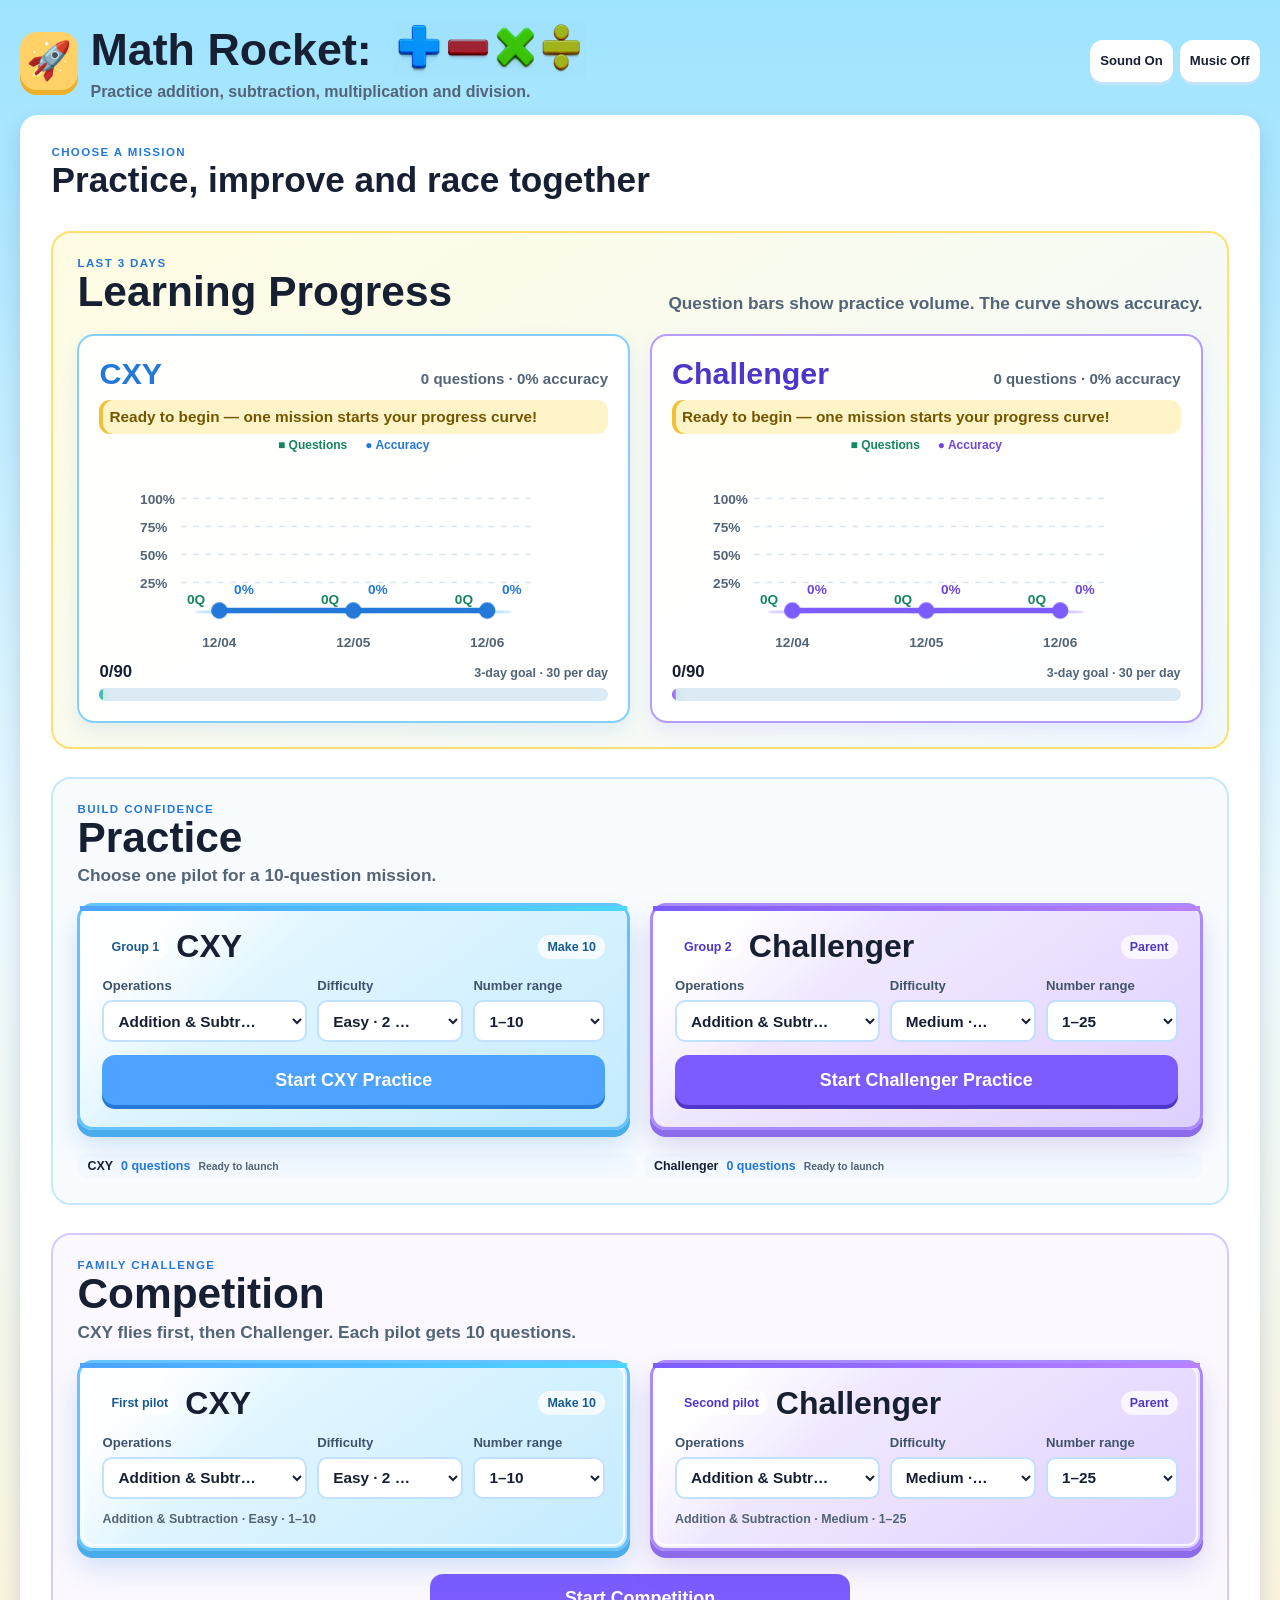
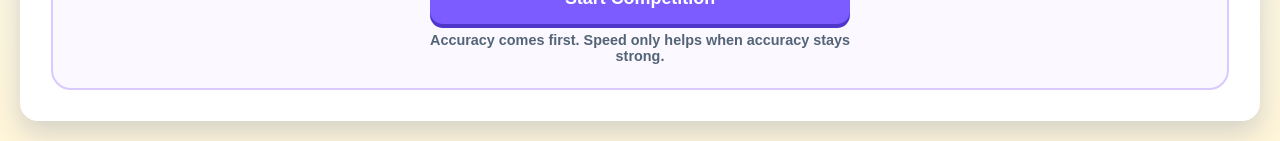
==== index.html @ 8ba4ffcf "Redesign practice screen navigation and layout" ====
<!DOCTYPE html>
<html lang="en">
<head>
  <meta charset="UTF-8">
  <meta name="viewport" content="width=device-width, initial-scale=1, viewport-fit=cover">
  <meta name="description" content="A cheerful offline math game for building confidence with make-ten and break-ten mental maths.">
  <meta name="theme-color" content="#4da3ff">
  <meta name="color-scheme" content="light">
  <meta name="apple-mobile-web-app-capable" content="yes">
  <meta name="apple-mobile-web-app-title" content="Math Rocket">
  <meta name="apple-mobile-web-app-status-bar-style" content="default">
  <meta name="mobile-web-app-capable" content="yes">
  <meta name="format-detection" content="telephone=no">

  <title>Math Rocket</title>
  <link rel="manifest" href="./manifest.json">
  <link rel="apple-touch-icon" href="./assets/icons/apple-touch-icon.png">
  <link rel="icon" type="image/png" sizes="32x32" href="./assets/icons/favicon.png">
  <link rel="stylesheet" href="./css/style.css">
  <link rel="stylesheet" href="./css/animations.css">
  <link rel="stylesheet" href="./css/responsive.css">
</head>
<body>
  <main class="game-shell" id="app">
    <header class="hero">
      <div class="rocket-badge" aria-hidden="true">🚀</div>
      <div class="hero-copy">
        <h1>
          <span>Math Rocket:</span>
          <img class="operator-title-image" src="./assets/images/math-operators.png" alt="plus, minus, multiply and divide">
        </h1>
        <p>Practice addition, subtraction, multiplication and division.</p>
      </div>
      <div class="hero-controls" aria-label="Sound controls">
        <button id="sound-toggle" class="icon-toggle" type="button" aria-pressed="true">Sound On</button>
        <button id="music-toggle" class="icon-toggle" type="button" aria-pressed="false">Music Off</button>
      </div>
    </header>

    <section id="start-screen" class="panel start-panel" aria-labelledby="start-title">
      <div class="setup-bar">
        <div class="page-intro">
          <p class="eyebrow">Choose a mission</p>
          <h2 id="start-title">Practice, improve and race together</h2>
        </div>
      </div>

      <section id="progress-dashboard" class="progress-dashboard" aria-labelledby="progress-dashboard-title">
        <div class="section-heading progress-heading">
          <div>
            <p class="eyebrow">Last 3 days</p>
            <h2 id="progress-dashboard-title">Learning Progress</h2>
          </div>
          <p>Question bars show practice volume. The curve shows accuracy.</p>
        </div>
        <div id="progress-cards" class="progress-cards" aria-live="polite"></div>
      </section>

      <section id="practice-setup" class="setup-section practice-section" aria-labelledby="practice-title">
        <div class="section-heading">
          <div>
            <p class="eyebrow">Build confidence</p>
            <h2 id="practice-title">Practice</h2>
          </div>
          <p>Choose one pilot for a 10-question mission.</p>
        </div>

        <div class="group-board">
          <article class="mission-group" aria-labelledby="cxy-title">
            <div class="group-heading">
              <span class="group-number">Group 1</span>
              <h3 id="cxy-title">CXY</h3>
              <span class="strategy-chip">Make 10</span>
            </div>
            <div class="mission-options">
              <label for="cxy-operations">
                <span>Operations</span>
                <select id="cxy-operations" data-config-context="practice" data-config-group="cxy" data-config-field="operationSet">
                  <option value="add-sub" selected>Addition &amp; Subtraction</option>
                  <option value="mul-div">Multiplication &amp; Division</option>
                  <option value="all">All Four Operations</option>
                </select>
              </label>
              <label for="cxy-difficulty">
                <span>Difficulty</span>
                <select id="cxy-difficulty" data-config-context="practice" data-config-group="cxy" data-config-field="difficulty">
                  <option value="easy" selected>Easy · 2 numbers</option>
                  <option value="medium">Medium · 3 numbers</option>
                  <option value="hard">Hard · 4 numbers</option>
                </select>
              </label>
              <label for="cxy-range">
                <span>Number range</span>
                <select id="cxy-range" data-config-context="practice" data-config-group="cxy" data-config-field="rangeMax">
                  <option value="10" selected>1–10</option>
                  <option value="15">1–15</option>
                  <option value="20">1–20</option>
                </select>
              </label>
            </div>
            <button class="start-practice-button" type="button" data-group="cxy">Start CXY Practice</button>
          </article>

          <article class="mission-group challenger-group" aria-labelledby="challenger-title">
            <div class="group-heading">
              <span class="group-number">Group 2</span>
              <h3 id="challenger-title">Challenger</h3>
              <span class="strategy-chip">Parent</span>
            </div>
            <div class="mission-options">
              <label for="challenger-operations">
                <span>Operations</span>
                <select id="challenger-operations" data-config-context="practice" data-config-group="challenger" data-config-field="operationSet">
                  <option value="add-sub" selected>Addition &amp; Subtraction</option>
                  <option value="mul-div">Multiplication &amp; Division</option>
                  <option value="all">All Four Operations</option>
                </select>
              </label>
              <label for="challenger-difficulty">
                <span>Difficulty</span>
                <select id="challenger-difficulty" data-config-context="practice" data-config-group="challenger" data-config-field="difficulty">
                  <option value="easy">Easy · 2 numbers</option>
                  <option value="medium" selected>Medium · 3 numbers</option>
                  <option value="hard">Hard · 4 numbers</option>
                </select>
              </label>
              <label for="challenger-range">
                <span>Number range</span>
                <select id="challenger-range" data-config-context="practice" data-config-group="challenger" data-config-field="rangeMax">
                  <option value="15">1–15</option>
                  <option value="25" selected>1–25</option>
                  <option value="30">1–30</option>
                </select>
              </label>
            </div>
            <button class="start-practice-button challenger-button" type="button" data-group="challenger">Start Challenger Practice</button>
          </article>
        </div>

        <div id="group-stats" class="group-stats" aria-live="polite"></div>
        <div id="focus-area" class="sr-only" aria-live="polite"></div>
      </section>

      <section id="competition-setup" class="setup-section competition-setup" aria-labelledby="competition-title">
        <div class="section-heading competition-heading">
          <div>
            <p class="eyebrow">Family challenge</p>
            <h2 id="competition-title">Competition</h2>
          </div>
          <p>CXY flies first, then Challenger. Each pilot gets 10 questions.</p>
        </div>

        <div class="group-board competition-board">
          <article class="mission-group competition-group" aria-labelledby="competition-cxy-title">
            <div class="group-heading">
              <span class="group-number">First pilot</span>
              <h3 id="competition-cxy-title">CXY</h3>
              <span class="strategy-chip">Make 10</span>
            </div>
            <div class="mission-options">
              <label for="competition-cxy-operations">
                <span>Operations</span>
                <select id="competition-cxy-operations" data-config-context="competition" data-config-group="cxy" data-config-field="operationSet">
                  <option value="add-sub" selected>Addition &amp; Subtraction</option>
                  <option value="mul-div">Multiplication &amp; Division</option>
                  <option value="all">All Four Operations</option>
                </select>
              </label>
              <label for="competition-cxy-difficulty">
                <span>Difficulty</span>
                <select id="competition-cxy-difficulty" data-config-context="competition" data-config-group="cxy" data-config-field="difficulty">
                  <option value="easy" selected>Easy · 2 numbers</option>
                  <option value="medium">Medium · 3 numbers</option>
                  <option value="hard">Hard · 4 numbers</option>
                </select>
              </label>
              <label for="competition-cxy-range">
                <span>Number range</span>
                <select id="competition-cxy-range" data-config-context="competition" data-config-group="cxy" data-config-field="rangeMax">
                  <option value="10" selected>1–10</option>
                  <option value="15">1–15</option>
                  <option value="20">1–20</option>
                </select>
              </label>
            </div>
            <p id="competition-cxy-summary" class="config-summary"></p>
          </article>

          <article class="mission-group challenger-group competition-group" aria-labelledby="competition-challenger-title">
            <div class="group-heading">
              <span class="group-number">Second pilot</span>
              <h3 id="competition-challenger-title">Challenger</h3>
              <span class="strategy-chip">Parent</span>
            </div>
            <div class="mission-options">
              <label for="competition-challenger-operations">
                <span>Operations</span>
                <select id="competition-challenger-operations" data-config-context="competition" data-config-group="challenger" data-config-field="operationSet">
                  <option value="add-sub" selected>Addition &amp; Subtraction</option>
                  <option value="mul-div">Multiplication &amp; Division</option>
                  <option value="all">All Four Operations</option>
                </select>
              </label>
              <label for="competition-challenger-difficulty">
                <span>Difficulty</span>
                <select id="competition-challenger-difficulty" data-config-context="competition" data-config-group="challenger" data-config-field="difficulty">
                  <option value="easy">Easy · 2 numbers</option>
                  <option value="medium" selected>Medium · 3 numbers</option>
                  <option value="hard">Hard · 4 numbers</option>
                </select>
              </label>
              <label for="competition-challenger-range">
                <span>Number range</span>
                <select id="competition-challenger-range" data-config-context="competition" data-config-group="challenger" data-config-field="rangeMax">
                  <option value="15">1–15</option>
                  <option value="25" selected>1–25</option>
                  <option value="30">1–30</option>
                </select>
              </label>
            </div>
            <p id="competition-challenger-summary" class="config-summary"></p>
          </article>
        </div>

        <div class="competition-actions">
          <button id="start-competition-button" class="competition-card" type="button">Start Competition</button>
          <p class="competition-tip">Accuracy comes first. Speed only helps when accuracy stays strong.</p>
        </div>
      </section>
    </section>

    <section id="game-screen" class="panel game-panel hidden" aria-labelledby="question-text">
      <div class="play-header">
        <nav class="play-navigation" aria-label="Practice navigation">
          <button id="go-back-button" class="play-nav-button" type="button" aria-label="Go back to mission choices">
            <span aria-hidden="true">←</span> Back
          </button>
          <button id="go-home-button" class="play-nav-button" type="button" aria-label="Go to Math Rocket homepage">
            <span aria-hidden="true">⌂</span> Home
          </button>
        </nav>

        <div class="play-hud" aria-label="Mission progress">
          <div class="pilot-chip">
            <span>Pilot</span>
            <strong id="mission-label">CXY</strong>
          </div>
          <div class="progress-cluster">
            <div class="progress-copy">
              <strong><span id="question-number">1</span>/<span id="question-total">10</span></strong>
              <span id="mission-config"></span>
            </div>
            <div class="progress-track" role="progressbar" aria-valuemin="0" aria-valuemax="10" aria-valuenow="1">
              <span id="question-progress"></span>
            </div>
          </div>
          <div class="star-score"><span>⭐</span><strong id="score">0</strong></div>
          <div class="streak-score"><span>Streak</span><strong id="streak">0</strong></div>
        </div>
      </div>

      <div id="competition-hud" class="competition-hud hidden" aria-live="polite">
        <span data-live-player="cxy">CXY <strong id="live-cxy-stars">0</strong>⭐</span>
        <b>VS</b>
        <span data-live-player="challenger">Challenger <strong id="live-challenger-stars">0</strong>⭐</span>
      </div>
      <span id="timer" class="sr-only">0</span>

      <div class="play-stage">
        <div class="rocket-area" aria-hidden="true">
          <div class="cloud cloud-one"></div>
          <div class="cloud cloud-two"></div>
          <div class="sky-mark star-one">★</div>
          <div class="sky-mark star-two">★</div>
          <div id="rocket" class="rocket-wrap">
            <svg class="rocket-svg" viewBox="0 0 120 180" role="img" aria-label="Rocket">
              <g class="rocket-glow"><ellipse cx="60" cy="92" rx="34" ry="66"></ellipse></g>
              <g class="rocket-body">
                <path class="fin left-fin" d="M39 116 L15 152 L45 142 Z"></path>
                <path class="fin right-fin" d="M81 116 L105 152 L75 142 Z"></path>
                <path class="body-shell" d="M60 8 C30 33 25 85 39 129 C44 145 76 145 81 129 C95 85 90 33 60 8 Z"></path>
                <circle class="window-ring" cx="60" cy="66" r="18"></circle>
                <circle class="window-glass" cx="60" cy="66" r="11"></circle>
                <path class="smile" d="M51 99 Q60 108 69 99"></path>
                <path class="oops-mouth" d="M53 104 Q60 96 67 104"></path>
              </g>
              <g class="flame">
                <path class="flame-outer" d="M43 139 C45 162 58 174 60 178 C62 174 75 162 77 139 Z"></path>
                <path class="flame-inner" d="M53 140 C54 156 60 165 60 168 C60 165 66 156 67 140 Z"></path>
              </g>
              <g class="smoke-trail">
                <circle cx="42" cy="160" r="9"></circle>
                <circle cx="60" cy="166" r="12"></circle>
                <circle cx="78" cy="160" r="8"></circle>
              </g>
              <g class="sparkles">
                <circle cx="23" cy="70" r="3"></circle>
                <circle cx="98" cy="92" r="3"></circle>
              </g>
            </svg>
            <span class="oops-bubble">Try again!</span>
          </div>
          <div class="moon"></div>
          <div class="fireworks"><span></span><span></span><span></span></div>
        </div>

        <div class="question-zone">
          <h2 id="question-text" class="question"></h2>
          <div id="answer-buttons" class="answer-grid" aria-label="Answer choices"></div>
        </div>
      </div>

      <div class="support-row">
        <button id="hint-button" class="secondary-button" type="button">💡 Hint</button>
        <div class="feedback-zone">
          <p id="hint-text" class="hint" aria-live="polite"></p>
          <p id="message" class="message" aria-live="assertive"></p>
        </div>
      </div>
    </section>

    <section id="result-screen" class="panel result-panel hidden" aria-labelledby="result-title">
      <div class="result-heading">
        <div id="result-celebration-icon" class="result-celebration-icon" aria-hidden="true">⭐</div>
        <div>
          <p class="eyebrow">Mission report</p>
          <h2 id="result-title">Mission complete! ⭐</h2>
          <p id="result-message" class="result-message" aria-live="polite"></p>
        </div>
      </div>

      <div class="result-stats">
        <div class="result-star"><span>Mission stars</span><strong id="final-score">0</strong></div>
        <div><span>Correct</span><strong id="final-correct">0/10</strong></div>
        <div><span>Accuracy</span><strong id="final-rate">0%</strong></div>
        <div><span>Average</span><strong><span id="final-average">0</span>s</strong></div>
      </div>
      <span class="sr-only">Total time <span id="final-time">0</span> seconds</span>

      <div id="reward-breakdown" class="reward-breakdown" aria-label="Star rewards"></div>
      <div id="comparison-message" class="comparison-message" aria-live="polite"></div>
      <div id="competition-result" class="competition-result hidden"></div>

      <section id="review-section" class="review-section" aria-labelledby="review-title">
        <div>
          <h3 id="review-title">Mistake review</h3>
          <p id="review-summary">Your tricky questions are ready to practise one at a time.</p>
        </div>
        <div id="wrong-review" class="sr-only"></div>
        <div id="retry-actions" class="retry-actions"></div>
      </section>

      <div class="result-actions">
        <button id="competition-next-button" class="hidden" type="button">Start Challenger turn</button>
        <button id="play-again-button" type="button">Back to missions</button>
        <button id="result-home-button" class="result-home-button" type="button">⌂ Homepage</button>
      </div>
    </section>
  </main>

  <script src="./js/utils.js"></script>
  <script src="./js/storage.js"></script>
  <script src="./js/questions.js"></script>
  <script src="./js/audio.js"></script>
  <script src="./js/animation.js"></script>
  <script src="./js/ui.js"></script>
  <script src="./js/game.js"></script>
  <script src="./js/app.js"></script>
</body>
</html>
---- css/style.css ----
:root {
  --blue: #4da3ff;
  --blue-dark: #2478d8;
  --purple: #7c5cff;
  --purple-dark: #4d36c9;
  --green: #1f9d55;
  --red: #d95c5c;
  --yellow: #ffd166;
  --ink: #172033;
  --muted: #536477;
  --panel: #ffffff;
  --space: #163a73;
  --touch: 48px;
  --gap: clamp(8px, 1.5vh, 14px);
}

* {
  box-sizing: border-box;
  -webkit-tap-highlight-color: transparent;
}

html,
body {
  width: 100%;
  height: 100%;
  margin: 0;
  overflow: hidden;
  touch-action: manipulation;
}

body {
  color: var(--ink);
  font-family: "Trebuchet MS", Arial, sans-serif;
  background:
    radial-gradient(circle at 16% 12%, #fff6a5 0 50px, transparent 51px),
    radial-gradient(circle at 86% 15%, rgba(255, 255, 255, 0.68) 0 38px, transparent 39px),
    linear-gradient(180deg, #9ee3ff 0%, #eefbff 52%, #fff5d9 100%);
  overscroll-behavior: none;
  -webkit-user-select: none;
  user-select: none;
}

button,
select {
  font: inherit;
}

button {
  min-height: var(--touch);
  padding: 9px 14px;
  border: 0;
  border-radius: 13px;
  color: #ffffff;
  background: var(--blue);
  box-shadow: 0 4px 0 var(--blue-dark);
  cursor: pointer;
  font-weight: 900;
  touch-action: manipulation;
  transition: transform 150ms ease, box-shadow 150ms ease;
}

button:hover,
button:focus-visible {
  transform: translateY(-1px);
  outline: 3px solid rgba(255, 209, 102, 0.88);
  outline-offset: 2px;
}

button:active {
  transform: translateY(2px);
  box-shadow: 0 2px 0 var(--blue-dark);
}

button:disabled {
  cursor: default;
  opacity: 0.94;
}

.hidden,
[hidden] {
  display: none !important;
}

.sr-only {
  position: absolute !important;
  width: 1px !important;
  height: 1px !important;
  padding: 0 !important;
  margin: -1px !important;
  overflow: hidden !important;
  clip: rect(0, 0, 0, 0) !important;
  white-space: nowrap !important;
  border: 0 !important;
}

.game-shell {
  display: grid;
  grid-template-rows: auto minmax(0, 1fr);
  gap: var(--gap);
  width: min(1080px, 100%);
  height: 100dvh;
  margin: 0 auto;
  padding:
    max(8px, env(safe-area-inset-top))
    max(10px, env(safe-area-inset-right))
    max(8px, env(safe-area-inset-bottom))
    max(10px, env(safe-area-inset-left));
}

.hero {
  display: grid;
  grid-template-columns: auto minmax(0, 1fr) auto;
  align-items: center;
  gap: 12px;
  min-height: 60px;
}

.rocket-badge {
  display: grid;
  width: 58px;
  height: 58px;
  place-items: center;
  border-radius: 17px;
  background: var(--yellow);
  box-shadow: 0 5px 0 #edae28;
  font-size: 2.3rem;
}

.hero-copy {
  min-width: 0;
}

.hero h1,
.hero p {
  margin: 0;
}

.hero h1 {
  font-size: clamp(1.65rem, 4vw, 2.8rem);
  line-height: 1;
}

.hero p {
  margin-top: 5px;
  color: var(--muted);
  font-size: clamp(0.8rem, 1.5vw, 1rem);
  font-weight: 800;
}

.hero-controls {
  display: flex;
  gap: 7px;
}

.icon-toggle,
.text-button {
  min-height: 42px;
  padding: 7px 10px;
  color: var(--ink);
  background: #ffffff;
  box-shadow: 0 3px 0 #c5e4fb;
  font-size: 0.82rem;
}

body.is-playing .hero,
body.is-result .hero {
  display: none;
}

body.is-playing .game-shell,
body.is-result .game-shell {
  grid-template-rows: minmax(0, 1fr);
}

.panel {
  width: 100%;
  height: 100%;
  min-height: 0;
  padding: clamp(10px, 2vw, 18px);
  overflow: hidden;
  border: 3px solid rgba(255, 255, 255, 0.9);
  border-radius: 18px;
  background: var(--panel);
  box-shadow: 0 12px 26px rgba(22, 58, 115, 0.18);
}

.start-panel {
  display: flex;
  flex-direction: column;
  gap: var(--gap);
}

.setup-bar {
  display: grid;
  grid-template-columns: minmax(220px, 1fr) auto auto;
  align-items: center;
  gap: 9px;
}

.mode-tabs,
.mobile-group-tabs {
  display: flex;
  gap: 5px;
  padding: 4px;
  border-radius: 14px;
  background: #eaf5ff;
}

.mode-tab,
.group-tab {
  flex: 1;
  min-height: 42px;
  color: var(--muted);
  background: transparent;
  box-shadow: none;
  font-size: 0.92rem;
}

.mode-tab.active,
.group-tab.active {
  color: #ffffff;
  background: var(--blue);
  box-shadow: 0 3px 0 var(--blue-dark);
}

.star-bank {
  margin: 0;
  padding: 8px 12px;
  border-radius: 999px;
  color: #765900;
  background: #fff4c8;
  font-weight: 900;
  white-space: nowrap;
}

.setup-view {
  display: none;
  flex: 1;
  min-height: 0;
}

.setup-view.active {
  display: flex;
  flex-direction: column;
  gap: var(--gap);
}

.mobile-group-tabs {
  display: none;
}

.group-board {
  display: grid;
  flex: 1;
  grid-template-columns: repeat(2, minmax(0, 1fr));
  align-items: stretch;
  gap: clamp(10px, 2vw, 16px);
  min-height: 0;
}

.mission-group {
  position: relative;
  display: grid;
  grid-template-rows: auto minmax(0, 1fr) auto;
  gap: 10px;
  min-height: 0;
  padding: clamp(10px, 1.8vw, 16px);
  overflow: hidden;
  border: 2px solid #65c3ff;
  border-radius: 16px;
  background: linear-gradient(145deg, #eaf9ff 0%, #c9edff 100%);
}

.mission-group::before {
  position: absolute;
  top: 0;
  right: 0;
  left: 0;
  height: 5px;
  background: linear-gradient(90deg, var(--blue), #4ed6ff);
  content: "";
}

.challenger-group {
  border-color: #a98aff;
  background: linear-gradient(145deg, #f7efff 0%, #dfd0ff 100%);
}

.challenger-group::before {
  background: linear-gradient(90deg, var(--purple), #ba82ff);
}

.group-heading {
  display: grid;
  grid-template-columns: auto 1fr auto;
  align-items: center;
  gap: 8px;
  min-height: 36px;
}

.group-heading h3 {
  margin: 0;
  font-size: clamp(1.25rem, 2.4vw, 1.6rem);
}

.group-number,
.strategy-chip {
  padding: 4px 8px;
  border-radius: 999px;
  color: #185a92;
  background: rgba(255, 255, 255, 0.76);
  font-size: 0.72rem;
  font-weight: 900;
  white-space: nowrap;
}

.challenger-group .group-number,
.challenger-group .strategy-chip {
  color: var(--purple-dark);
}

.mission-options {
  display: grid;
  grid-template-rows: repeat(3, minmax(58px, 1fr));
  gap: 8px;
  min-height: 0;
}

.mission-options label {
  display: grid;
  grid-template-rows: auto minmax(38px, 1fr);
  gap: 3px;
  min-height: 0;
  color: var(--muted);
  font-size: 0.76rem;
  font-weight: 900;
}

.mission-options select {
  width: 100%;
  min-height: 40px;
  padding: 6px 32px 6px 9px;
  border: 2px solid rgba(77, 163, 255, 0.34);
  border-radius: 10px;
  color: var(--ink);
  background: #ffffff;
  font-size: clamp(0.78rem, 1.35vw, 0.94rem);
  font-weight: 800;
}

.mission-options select:focus-visible {
  border-color: var(--blue);
  outline: 3px solid rgba(255, 209, 102, 0.75);
}

.start-practice-button,
.competition-card {
  width: 100%;
  min-height: 46px;
}

.challenger-button,
.competition-card,
#competition-next-button {
  background: var(--purple);
  box-shadow: 0 4px 0 var(--purple-dark);
}

.group-stats {
  display: grid;
  grid-template-columns: repeat(2, minmax(0, 1fr));
  gap: 8px;
}

.group-stat-card {
  display: flex;
  align-items: center;
  gap: 8px;
  min-width: 0;
  padding: 6px 10px;
  border-radius: 11px;
  background: #f3f9ff;
  font-size: 0.78rem;
  font-weight: 800;
}

.group-stat-card strong {
  color: var(--blue-dark);
  white-space: nowrap;
}

.group-stat-card small {
  overflow: hidden;
  color: var(--muted);
  text-overflow: ellipsis;
  white-space: nowrap;
}

.competition-setup {
  justify-content: center;
  align-items: center;
  text-align: center;
}

.versus-title {
  display: flex;
  align-items: center;
  gap: 14px;
}

.versus-title > span {
  font-size: clamp(2.6rem, 7vh, 4.5rem);
}

.versus-title h2,
.versus-title p,
.eyebrow {
  margin: 0;
}

.versus-title h2 {
  font-size: clamp(1.7rem, 4vw, 2.5rem);
}

.versus-title p:last-child,
.competition-tip {
  color: var(--muted);
  font-size: 0.9rem;
  font-weight: 800;
}

.eyebrow {
  color: var(--blue-dark);
  font-size: 0.72rem;
  font-weight: 900;
  letter-spacing: 0.12em;
  text-transform: uppercase;
}

.competition-configs {
  display: grid;
  grid-template-columns: minmax(0, 1fr) auto minmax(0, 1fr);
  align-items: center;
  gap: 10px;
  width: min(760px, 100%);
}

.competition-player {
  display: grid;
  gap: 5px;
  padding: clamp(12px, 2.2vw, 20px);
  border: 2px solid #87ceff;
  border-radius: 15px;
  background: #eaf9ff;
}

.challenger-player {
  border-color: #b49cff;
  background: #f3edff;
}

.competition-player strong {
  font-size: 1.35rem;
}

.competition-player span {
  color: var(--muted);
  font-size: 0.86rem;
  font-weight: 800;
}

.versus-badge {
  display: grid;
  width: 48px;
  height: 48px;
  place-items: center;
  border-radius: 50%;
  color: #ffffff;
  background: var(--purple);
  font-weight: 900;
}

.competition-card {
  width: min(360px, 100%);
  min-height: 58px;
  font-size: 1.16rem;
}

.competition-tip {
  margin: 0;
}

/* Playing */
.game-panel {
  display: grid;
  grid-template-rows: auto auto minmax(0, 1fr) auto;
  gap: var(--gap);
}

.play-hud {
  display: grid;
  grid-template-columns: minmax(120px, 1.25fr) minmax(170px, 2fr) minmax(82px, 0.75fr) minmax(70px, 0.65fr);
  gap: 8px;
}

.pilot-chip,
.progress-cluster,
.star-score,
.streak-score {
  min-width: 0;
  padding: 8px 10px;
  border-radius: 12px;
  background: #edf7ff;
}

.pilot-chip span,
.streak-score span,
.progress-copy span {
  display: block;
  overflow: hidden;
  color: var(--muted);
  font-size: 0.7rem;
  font-weight: 900;
  text-overflow: ellipsis;
  white-space: nowrap;
}

.pilot-chip strong,
.streak-score strong {
  display: block;
  overflow: hidden;
  margin-top: 2px;
  font-size: clamp(0.9rem, 2vw, 1.15rem);
  text-overflow: ellipsis;
  white-space: nowrap;
}

.progress-cluster {
  display: grid;
  align-content: center;
  gap: 5px;
}

.progress-copy {
  display: flex;
  align-items: center;
  gap: 8px;
}

.progress-copy strong {
  font-size: 1.15rem;
}

.progress-copy span {
  flex: 1;
  text-align: right;
}

.progress-track {
  height: 9px;
  overflow: hidden;
  border-radius: 999px;
  background: #cfe7fb;
}

.progress-track span {
  display: block;
  width: 10%;
  height: 100%;
  border-radius: inherit;
  background: linear-gradient(90deg, var(--blue), #55d9ff);
  transition: width 240ms ease;
}

.star-score {
  display: flex;
  align-items: center;
  justify-content: center;
  gap: 5px;
  color: #795900;
  background: #fff2b9;
}

.star-score span {
  font-size: 1.35rem;
}

.star-score strong {
  font-size: clamp(1.4rem, 3vw, 2rem);
}

.streak-score {
  text-align: center;
}

.competition-hud {
  display: grid;
  grid-template-columns: 1fr auto 1fr;
  align-items: center;
  gap: 8px;
  padding: 5px 10px;
  border-radius: 11px;
  color: #4f397f;
  background: #f1ecff;
  font-size: 0.83rem;
  font-weight: 900;
  text-align: center;
}

.competition-hud .active {
  color: #ffffff;
  border-radius: 999px;
  background: var(--purple);
}

.play-stage {
  display: grid;
  grid-template-columns: minmax(145px, 0.65fr) minmax(0, 2.35fr);
  gap: var(--gap);
  min-height: 0;
}

.rocket-area {
  position: relative;
  min-height: 0;
  overflow: hidden;
  border-radius: 15px;
  background:
    radial-gradient(circle at 75% 20%, rgba(255, 255, 255, 0.2) 0 32px, transparent 33px),
    linear-gradient(180deg, var(--space), #367bd7 70%, #80d7ff);
  contain: layout paint;
}

#rocket {
  position: absolute;
  z-index: 4;
  bottom: 8%;
  left: 50%;
  width: clamp(68px, 10vw, 108px);
  aspect-ratio: 2 / 3;
  transform: translate3d(-50%, 0, 0);
  transform-origin: 50% 72%;
  will-change: bottom, transform;
}

.rocket-svg {
  display: block;
  width: 100%;
  filter: drop-shadow(0 8px 12px rgba(0, 0, 0, 0.22));
}

.rocket-glow ellipse { fill: rgba(255, 209, 102, 0.2); opacity: 0; }
.body-shell { fill: #ffffff; stroke: #d8ebff; stroke-width: 3; }
.fin { fill: #ff6b6b; stroke: #d64545; stroke-width: 2; }
.window-ring { fill: #2667ff; }
.window-glass { fill: #bdefff; }
.smile,
.oops-mouth { fill: none; stroke: #172033; stroke-linecap: round; stroke-width: 4; }
.oops-mouth { opacity: 0; }
.flame,
.smoke-trail,
.sparkles,
.oops-bubble,
.fireworks { opacity: 0; pointer-events: none; }
.flame-outer { fill: #ff9f1c; }
.flame-inner { fill: #fff4cf; }
.smoke-trail circle { fill: rgba(255, 255, 255, 0.78); }
.sparkles circle { fill: #fff4cf; }

.oops-bubble {
  position: absolute;
  top: 12px;
  right: -22px;
  padding: 5px 7px;
  border-radius: 999px;
  color: #9b2929;
  background: #ffffff;
  font-size: 0.72rem;
  font-weight: 900;
}

.moon {
  position: absolute;
  top: 14px;
  right: 16px;
  width: clamp(30px, 5vw, 48px);
  aspect-ratio: 1;
  border-radius: 50%;
  background: #fff6c8;
  box-shadow: 0 0 20px rgba(255, 246, 200, 0.62);
}

.cloud {
  position: absolute;
  z-index: 1;
  width: 82px;
  height: 26px;
  border-radius: 999px;
  background: rgba(255, 255, 255, 0.68);
}

.cloud-one { top: 25%; left: 5%; }
.cloud-two { right: 6%; bottom: 14%; transform: scale(0.72); }
.sky-mark { position: absolute; color: var(--yellow); font-size: 1.2rem; }
.star-one { top: 18px; left: 18%; }
.star-two { top: 58px; right: 17%; }

.question-zone {
  display: grid;
  grid-template-rows: minmax(58px, 0.7fr) minmax(0, 2fr);
  gap: var(--gap);
  min-height: 0;
}

.question {
  display: grid;
  place-items: center;
  min-height: 0;
  margin: 0;
  padding: 4px;
  overflow-wrap: anywhere;
  font-size: clamp(2rem, 6vw, 4rem);
  line-height: 1.05;
  text-align: center;
}

.answer-grid {
  display: grid;
  grid-template-columns: repeat(2, minmax(0, 1fr));
  grid-template-rows: repeat(2, minmax(50px, 1fr));
  gap: clamp(7px, 1.5vw, 12px);
  min-height: 0;
}

.answer-button {
  position: relative;
  min-height: 50px;
  padding: 7px;
  font-size: clamp(1.55rem, 4vw, 2.7rem);
}

.answer-button strong { font: inherit; }

.answer-shortcut {
  position: absolute;
  top: 6px;
  left: 7px;
  display: grid;
  width: 21px;
  height: 21px;
  place-items: center;
  border-radius: 50%;
  color: var(--blue-dark);
  background: rgba(255, 255, 255, 0.9);
  font-size: 0.68rem;
}

.answer-button.correct { background: var(--green); box-shadow: 0 4px 0 #126c38; }
.answer-button.wrong { background: var(--red); box-shadow: 0 4px 0 #a23a3a; }

.support-row {
  display: grid;
  grid-template-columns: auto minmax(0, 1fr);
  align-items: center;
  gap: 10px;
  min-height: 54px;
}

.secondary-button {
  min-height: 44px;
  color: var(--ink);
  background: var(--yellow);
  box-shadow: 0 4px 0 #edae28;
}

.feedback-zone {
  display: grid;
  align-content: center;
  min-width: 0;
  min-height: 48px;
  padding: 5px 10px;
  border-radius: 11px;
  background: #f6f9fc;
}

.hint,
.message {
  margin: 0;
  overflow: hidden;
  color: var(--muted);
  font-size: clamp(0.76rem, 1.6vw, 0.98rem);
  font-weight: 800;
  line-height: 1.25;
  text-overflow: ellipsis;
  white-space: nowrap;
}

.message {
  color: var(--ink);
  font-size: clamp(0.82rem, 1.8vw, 1.05rem);
}

/* Results */
.result-panel {
  display: grid;
  grid-template-rows: auto auto auto auto minmax(0, 1fr) auto;
  gap: var(--gap);
}

.result-heading {
  display: flex;
  align-items: center;
  justify-content: space-between;
  gap: 12px;
}

.result-heading h2,
.result-heading p {
  margin: 0;
}

.result-heading h2 {
  margin-top: 2px;
  font-size: clamp(1.45rem, 4vw, 2.3rem);
}

.result-message {
  margin-top: 4px !important;
  color: var(--muted);
  font-size: 0.92rem;
  font-weight: 800;
}

.total-star-badge {
  padding: 9px 12px;
  border-radius: 13px;
  color: #755900;
  background: #fff2b9;
  font-weight: 900;
  white-space: nowrap;
}

.total-star-badge strong { font-size: 1.35rem; }

.result-stats {
  display: grid;
  grid-template-columns: repeat(4, minmax(0, 1fr));
  gap: 8px;
}

.result-stats div {
  padding: clamp(7px, 1.5vw, 12px);
  border-radius: 12px;
  background: #edf7ff;
  text-align: center;
}

.result-stats .result-star { background: #fff2b9; }

.result-stats span {
  display: block;
  color: var(--muted);
  font-size: 0.72rem;
  font-weight: 900;
}

.result-stats strong {
  display: block;
  margin-top: 2px;
  font-size: clamp(1.15rem, 3vw, 1.75rem);
}

.reward-breakdown {
  display: flex;
  gap: 6px;
  overflow: hidden;
}

.reward-chip {
  flex: 1 1 auto;
  min-width: 0;
  padding: 6px 8px;
  overflow: hidden;
  border-radius: 999px;
  color: #725600;
  background: #fff7d6;
  font-size: 0.73rem;
  font-weight: 900;
  text-align: center;
  text-overflow: ellipsis;
  white-space: nowrap;
}

.comparison-message {
  padding: 8px 10px;
  border-radius: 11px;
  color: #4f397f;
  background: #f1ecff;
  font-size: 0.83rem;
  font-weight: 800;
  text-align: center;
}

.competition-result {
  display: grid;
  grid-template-columns: repeat(2, minmax(0, 1fr));
  gap: 8px;
  min-height: 0;
}

.competition-score-card {
  min-width: 0;
  padding: 8px 10px;
  border: 2px solid #dcecff;
  border-radius: 12px;
  background: #f8fbff;
}

.competition-score-card h3,
.competition-score-card p {
  margin: 0;
}

.competition-score-card h3 { color: var(--blue-dark); font-size: 1rem; }
.competition-score-card p { margin-top: 3px; color: var(--muted); font-size: 0.73rem; font-weight: 800; }
.competition-score-card .big-score { color: var(--ink); font-size: 1rem; }

.review-section {
  display: flex;
  align-items: center;
  justify-content: space-between;
  gap: 10px;
  min-height: 0;
  padding: 8px 10px;
  border-radius: 12px;
  background: #fff7d6;
}

.review-section h3,
.review-section p {
  margin: 0;
}

.review-section h3 { font-size: 1rem; }
.review-section p { margin-top: 2px; color: var(--muted); font-size: 0.75rem; font-weight: 800; }

.retry-actions {
  flex: 0 0 auto;
}

.retry-button {
  min-height: 44px;
  color: var(--ink);
  background: var(--yellow);
  box-shadow: 0 4px 0 #edae28;
}

.retry-complete-message {
  margin: 0;
  color: var(--green);
  font-size: 0.8rem;
  font-weight: 900;
}

.result-actions {
  display: flex;
  justify-content: center;
  gap: 9px;
}

#competition-next-button,
#play-again-button {
  width: min(280px, 48%);
}

.offline-link {
  display: inline-flex;
  min-height: var(--touch);
  align-items: center;
  justify-content: center;
  padding: 0 18px;
  border-radius: 14px;
  color: #ffffff;
  background: var(--blue);
  font-weight: 800;
  text-decoration: none;
  box-shadow: 0 4px 0 var(--blue-dark);
}
---- css/animations.css ----
#rocket {
  transition: bottom 450ms cubic-bezier(0.2, 0.8, 0.2, 1);
}

#rocket.is-idle {
  animation: rocket-idle 2.8s ease-in-out infinite;
}

#rocket.is-correct {
  animation: rocket-launch 650ms cubic-bezier(0.2, 0.9, 0.2, 1);
}

#rocket.is-correct .flame,
#rocket.is-correct .smoke-trail,
#rocket.is-correct .sparkles,
#rocket.is-correct .rocket-glow ellipse {
  opacity: 1;
}

#rocket.is-correct .flame {
  animation: flame-flicker 180ms ease-in-out infinite;
}

#rocket.is-correct .smoke-trail {
  animation: smoke-puff 650ms ease-out;
}

#rocket.is-correct .sparkles {
  animation: sparkle-burst 650ms ease-out;
}

#rocket.is-correct .rocket-glow ellipse {
  animation: glow-pop 650ms ease-out;
}

#rocket.is-wrong {
  animation: rocket-wrong 520ms ease;
}

#rocket.is-wrong .smoke-trail,
#rocket.is-wrong .oops-bubble {
  opacity: 1;
}

#rocket.is-wrong .smile {
  opacity: 0;
}

#rocket.is-wrong .oops-mouth {
  opacity: 1;
}

#rocket.is-wrong .smoke-trail {
  animation: smoke-puff 520ms ease-out;
}

#rocket.is-complete {
  animation: rocket-complete 950ms cubic-bezier(0.2, 0.9, 0.2, 1) both;
}

#rocket.is-complete .flame,
#rocket.is-complete .sparkles,
#rocket.is-complete .rocket-glow ellipse {
  opacity: 1;
}

.rocket-area.is-wrong {
  animation: wrong-flash 520ms ease;
}

.rocket-area.is-complete .fireworks {
  opacity: 1;
}

.rocket-area.is-complete .fireworks span {
  animation: firework 950ms ease-out both;
}

.fireworks span {
  position: absolute;
  width: 10px;
  height: 10px;
  border-radius: 50%;
  background: #fff4cf;
  box-shadow:
    0 -26px 0 #fff4cf,
    22px -12px 0 #ff6b6b,
    22px 12px 0 #4df0b2,
    0 26px 0 #ffd166,
    -22px 12px 0 #ffffff,
    -22px -12px 0 #7cc6ff;
}

.fireworks span:nth-child(1) {
  left: 22%;
  top: 28%;
}

.fireworks span:nth-child(2) {
  right: 24%;
  top: 36%;
  animation-delay: 160ms;
}

.fireworks span:nth-child(3) {
  left: 50%;
  top: 18%;
  animation-delay: 280ms;
}

.pulse {
  animation: soft-pulse 320ms ease;
}

.sky-mark {
  animation: star-twinkle 2.4s ease-in-out infinite;
}

.cloud-one {
  animation: cloud-drift 11s ease-in-out infinite alternate;
}

.cloud-two {
  animation: cloud-drift 13s ease-in-out infinite alternate-reverse;
}

body.is-celebrating .winner-celebration {
  animation: winner-pop 760ms cubic-bezier(0.2, 0.9, 0.2, 1) both;
}

body.is-celebrating .winner-celebration::before,
body.is-celebrating .winner-celebration::after {
  position: fixed;
  z-index: 20;
  top: 12%;
  color: #ffd166;
  content: "★  ✦  ★  ✦  ★";
  font-size: clamp(1.2rem, 5vw, 2.4rem);
  pointer-events: none;
  animation: celebration-fall 2.1s ease-out both;
}

body.is-celebrating .winner-celebration::before {
  left: 5%;
}

body.is-celebrating .winner-celebration::after {
  right: 5%;
  animation-delay: 180ms;
}

.star-two {
  animation-delay: 550ms;
}

.star-three {
  animation-delay: 1100ms;
}

@keyframes rocket-idle {
  0% {
    transform: translate3d(-50%, 0, 0) rotate(-3deg);
  }

  50% {
    transform: translate3d(-50%, -8px, 0) rotate(3deg);
  }

  100% {
    transform: translate3d(-50%, 0, 0) rotate(-3deg);
  }
}

@keyframes rocket-launch {
  0% {
    transform: translate3d(-50%, 10px, 0) scale(1);
  }

  45% {
    transform: translate3d(-50%, -26px, 0) scale(1.08);
  }

  100% {
    transform: translate3d(-50%, 0, 0) scale(1);
  }
}

@keyframes rocket-wrong {
  0%,
  100% {
    transform: translate3d(-50%, 0, 0) rotate(0deg);
  }

  18% {
    transform: translate3d(calc(-50% - 10px), 10px, 0) rotate(-8deg);
  }

  36% {
    transform: translate3d(calc(-50% + 10px), 14px, 0) rotate(8deg);
  }

  54% {
    transform: translate3d(calc(-50% - 7px), 10px, 0) rotate(-5deg);
  }

  72% {
    transform: translate3d(calc(-50% + 5px), 6px, 0) rotate(4deg);
  }
}

@keyframes rocket-complete {
  0% {
    transform: translate3d(-50%, 0, 0) scale(1);
  }

  70% {
    transform: translate3d(-50%, -44px, 0) scale(1.08);
  }

  100% {
    transform: translate3d(-50%, -18px, 0) scale(1.02);
  }
}

@keyframes soft-pulse {
  0% {
    transform: scale(1);
  }

  50% {
    transform: scale(1.12);
  }

  100% {
    transform: scale(1);
  }
}

@keyframes star-twinkle {
  0%,
  100% {
    opacity: 0.65;
    transform: scale(1);
  }

  50% {
    opacity: 1;
    transform: scale(1.15);
  }
}

@keyframes flame-flicker {
  0%,
  100% {
    transform: scaleY(0.86);
  }

  50% {
    transform: scaleY(1.12);
  }
}

@keyframes smoke-puff {
  0% {
    opacity: 0.85;
    transform: translateY(0) scale(0.7);
  }

  100% {
    opacity: 0;
    transform: translateY(18px) scale(1.4);
  }
}

@keyframes sparkle-burst {
  0% {
    opacity: 0;
    transform: scale(0.7);
  }

  35% {
    opacity: 1;
  }

  100% {
    opacity: 0;
    transform: scale(1.5);
  }
}

@keyframes glow-pop {
  0% {
    opacity: 0;
    transform: scale(0.7);
  }

  50% {
    opacity: 1;
  }

  100% {
    opacity: 0;
    transform: scale(1.25);
  }
}

@keyframes wrong-flash {
  0%,
  100% {
    box-shadow: none;
  }

  35% {
    box-shadow: inset 0 0 0 999px rgba(214, 69, 69, 0.12);
  }
}

@keyframes firework {
  0% {
    opacity: 0;
    transform: scale(0.2);
  }

  35% {
    opacity: 1;
  }

  100% {
    opacity: 0;
    transform: scale(1.55);
  }
}

@keyframes cloud-drift {
  0% {
    transform: translate3d(-8px, 0, 0);
  }

  100% {
    transform: translate3d(12px, -4px, 0);
  }
}

@keyframes winner-pop {
  0% {
    transform: scale(0.94);
  }

  60% {
    transform: scale(1.025);
  }

  100% {
    transform: scale(1);
  }
}

@keyframes celebration-fall {
  0% {
    opacity: 0;
    transform: translateY(-24px) rotate(-8deg);
  }

  22% {
    opacity: 1;
  }

  100% {
    opacity: 0;
    transform: translateY(62vh) rotate(18deg);
  }
}

@media (prefers-reduced-motion: reduce) {
  *,
  *::before,
  *::after {
    animation-duration: 1ms !important;
    animation-iteration-count: 1 !important;
    scroll-behavior: auto !important;
    transition-duration: 1ms !important;
  }
}
---- css/responsive.css ----
@media (max-width: 720px) {
  :root {
    --touch: 44px;
    --gap: clamp(6px, 1.1vh, 9px);
  }

  .game-shell {
    padding:
      max(6px, env(safe-area-inset-top))
      max(7px, env(safe-area-inset-right))
      max(6px, env(safe-area-inset-bottom))
      max(7px, env(safe-area-inset-left));
  }

  .hero {
    grid-template-columns: auto minmax(0, 1fr) auto;
    gap: 7px;
    min-height: 50px;
  }

  .rocket-badge {
    width: 46px;
    height: 46px;
    border-radius: 13px;
    font-size: 1.8rem;
  }

  .hero h1 {
    font-size: clamp(1.25rem, 5.8vw, 1.75rem);
  }

  .hero p {
    overflow: hidden;
    font-size: 0.68rem;
    text-overflow: ellipsis;
    white-space: nowrap;
  }

  .hero-controls {
    flex-direction: column;
    gap: 3px;
  }

  .icon-toggle {
    min-height: 22px;
    padding: 3px 6px;
    border-radius: 8px;
    box-shadow: 0 2px 0 #c5e4fb;
    font-size: 0.61rem;
  }

  .panel {
    padding: clamp(7px, 2.2vw, 11px);
    border-width: 2px;
    border-radius: 14px;
  }

  .setup-bar {
    grid-template-columns: 1fr auto auto;
    gap: 5px;
  }

  .mode-tabs {
    min-width: 0;
  }

  .mode-tab,
  .group-tab {
    min-height: 36px;
    padding: 5px 7px;
    font-size: 0.72rem;
  }

  .star-bank {
    padding: 6px 8px;
    font-size: 0.7rem;
  }

  .text-button {
    min-height: 34px;
    padding: 5px 7px;
    font-size: 0.68rem;
  }

  .mobile-group-tabs {
    display: flex;
  }

  .group-board {
    display: block;
    flex: 1;
    min-height: 0;
  }

  .mission-group {
    width: 100%;
    height: 100%;
    padding: 9px;
  }

  #start-screen[data-active-group="cxy"] [data-group-card="challenger"],
  #start-screen[data-active-group="challenger"] [data-group-card="cxy"] {
    display: none;
  }

  .group-heading {
    min-height: 30px;
  }

  .group-heading h3 {
    font-size: 1.15rem;
  }

  .group-number,
  .strategy-chip {
    padding: 3px 6px;
    font-size: 0.62rem;
  }

  .mission-options {
    grid-template-rows: repeat(3, minmax(50px, 1fr));
    gap: 5px;
  }

  .mission-options label {
    grid-template-rows: auto minmax(34px, 1fr);
    font-size: 0.65rem;
  }

  .mission-options select {
    min-height: 36px;
    padding-top: 4px;
    padding-bottom: 4px;
    font-size: 0.78rem;
  }

  .start-practice-button {
    min-height: 42px;
    padding: 7px;
  }

  .group-stats {
    gap: 5px;
  }

  .group-stat-card {
    padding: 4px 6px;
    font-size: 0.65rem;
  }

  .group-stat-card small {
    display: none;
  }

  .versus-title {
    gap: 8px;
  }

  .versus-title > span {
    font-size: 2.4rem;
  }

  .versus-title h2 {
    font-size: 1.45rem;
  }

  .versus-title p:last-child,
  .competition-tip {
    font-size: 0.72rem;
  }

  .competition-configs {
    grid-template-columns: 1fr;
    gap: 5px;
  }

  .versus-badge {
    position: absolute;
    width: 35px;
    height: 35px;
    font-size: 0.72rem;
  }

  .competition-player {
    width: 100%;
    padding: 8px;
  }

  .competition-player strong {
    font-size: 1rem;
  }

  .competition-player span {
    font-size: 0.7rem;
  }

  /* Compact phone play view */
  .play-hud {
    grid-template-columns: minmax(95px, 1fr) minmax(130px, 1.4fr) 66px;
    gap: 5px;
  }

  .pilot-chip,
  .progress-cluster,
  .star-score,
  .streak-score {
    padding: 5px 6px;
  }

  .streak-score {
    display: none;
  }

  .pilot-chip span,
  .progress-copy span {
    font-size: 0.59rem;
  }

  .pilot-chip strong,
  .progress-copy strong {
    font-size: 0.82rem;
  }

  .star-score span {
    font-size: 1rem;
  }

  .star-score strong {
    font-size: 1.2rem;
  }

  .competition-hud {
    padding: 4px 6px;
    font-size: 0.67rem;
  }

  .play-stage {
    grid-template-columns: 1fr;
    grid-template-rows: clamp(58px, 13vh, 86px) minmax(0, 1fr);
  }

  #rocket {
    bottom: -42%;
    width: clamp(56px, 17vw, 76px);
  }

  .moon {
    top: 8px;
    right: 12px;
    width: 28px;
  }

  .cloud {
    width: 60px;
    height: 18px;
  }

  .question-zone {
    grid-template-rows: minmax(48px, 0.65fr) minmax(0, 2fr);
  }

  .question {
    font-size: clamp(1.65rem, 9vw, 2.65rem);
  }

  .answer-button {
    font-size: clamp(1.35rem, 8vw, 2.1rem);
  }

  .answer-shortcut {
    width: 18px;
    height: 18px;
    font-size: 0.58rem;
  }

  .support-row {
    grid-template-columns: auto minmax(0, 1fr);
    min-height: 44px;
  }

  .secondary-button {
    min-height: 39px;
    padding: 6px 9px;
    font-size: 0.75rem;
  }

  .feedback-zone {
    min-height: 40px;
    padding: 4px 7px;
  }

  .hint,
  .message {
    font-size: 0.66rem;
  }

  /* Compact phone result view */
  .result-heading {
    gap: 6px;
  }

  .result-heading h2 {
    font-size: 1.25rem;
  }

  .result-message {
    font-size: 0.7rem;
  }

  .total-star-badge {
    padding: 6px 8px;
    font-size: 0.68rem;
  }

  .total-star-badge strong {
    font-size: 1rem;
  }

  .result-stats {
    gap: 5px;
  }

  .result-stats div {
    padding: 5px 4px;
  }

  .result-stats span {
    font-size: 0.58rem;
  }

  .result-stats strong {
    font-size: 1rem;
  }

  .reward-breakdown {
    flex-wrap: wrap;
    gap: 4px;
  }

  .reward-chip {
    flex: 1 1 28%;
    padding: 4px 5px;
    font-size: 0.6rem;
  }

  .comparison-message {
    padding: 5px 6px;
    font-size: 0.65rem;
  }

  .competition-score-card {
    padding: 5px 6px;
  }

  .competition-score-card h3 {
    font-size: 0.78rem;
  }

  .competition-score-card p {
    font-size: 0.57rem;
  }

  .review-section {
    padding: 6px 7px;
  }

  .review-section h3 {
    font-size: 0.8rem;
  }

  .review-section p {
    font-size: 0.6rem;
  }

  .retry-button {
    min-height: 38px;
    padding: 5px 8px;
    font-size: 0.68rem;
  }

  .result-actions button {
    min-height: 40px;
    padding: 6px 9px;
    font-size: 0.75rem;
  }
}

@media (max-width: 360px), (max-height: 640px) {
  .hero p,
  .strategy-chip,
  .group-stats,
  .competition-tip {
    display: none;
  }

  .setup-view.active {
    gap: 5px;
  }

  .mission-options {
    grid-template-rows: repeat(3, minmax(45px, 1fr));
  }

  .play-stage {
    grid-template-rows: 52px minmax(0, 1fr);
  }

  .question-zone {
    grid-template-rows: minmax(42px, 0.55fr) minmax(0, 2fr);
  }

  .feedback-zone {
    min-height: 36px;
  }

  .result-panel {
    gap: 5px;
  }

  .reward-chip:nth-child(n+5) {
    display: none;
  }
}

@media (orientation: landscape) and (max-height: 760px) {
  .hero {
    min-height: 46px;
  }

  .rocket-badge {
    width: 44px;
    height: 44px;
    font-size: 1.75rem;
  }

  .hero p {
    display: none;
  }

  .mission-options {
    grid-template-rows: repeat(3, minmax(48px, 1fr));
  }

  .play-stage {
    grid-template-columns: minmax(115px, 0.5fr) minmax(0, 2.5fr);
  }

  .question-zone {
    grid-template-rows: minmax(46px, 0.5fr) minmax(0, 2fr);
  }

  .answer-button {
    min-height: 44px;
  }
}

@media (orientation: landscape) and (max-height: 500px) {
  .hero {
    display: none;
  }

  .game-shell {
    grid-template-rows: minmax(0, 1fr);
  }

  .play-hud {
    grid-template-columns: 1fr 1.5fr 70px;
  }

  .streak-score {
    display: none;
  }

  .play-stage {
    grid-template-columns: 105px minmax(0, 1fr);
  }

  .support-row {
    min-height: 38px;
  }
}

@media (prefers-reduced-motion: reduce) {
  *,
  *::before,
  *::after {
    scroll-behavior: auto !important;
    animation-duration: 0.01ms !important;
    animation-iteration-count: 1 !important;
    transition-duration: 0.01ms !important;
  }
}

/* Scrollable, unified mission setup */
html,
body {
  height: auto;
  min-height: 100%;
  overflow-x: hidden;
  overflow-y: auto;
}

body {
  overscroll-behavior-x: none;
  overscroll-behavior-y: auto;
}

.game-shell {
  width: min(1440px, 100%);
  height: auto;
  min-height: 100dvh;
  grid-template-rows: auto auto;
  padding: clamp(10px, 1.6vw, 24px);
}

.start-panel {
  height: auto;
  min-height: 0;
  gap: clamp(16px, 2.4vw, 28px);
  overflow: visible;
  padding: clamp(14px, 2.2vw, 28px);
}

.setup-bar {
  grid-template-columns: minmax(0, 1fr) auto auto;
  padding-bottom: 4px;
}

.page-intro h2,
.page-intro p,
.section-heading h2,
.section-heading p {
  margin: 0;
}

.page-intro h2 {
  margin-top: 3px;
  font-size: clamp(1.45rem, 2.8vw, 2.2rem);
  line-height: 1.1;
}

.setup-section {
  display: grid;
  gap: clamp(12px, 1.8vw, 20px);
  padding: clamp(13px, 2vw, 24px);
  border: 2px solid #c7e7ff;
  border-radius: 20px;
  background: rgba(247, 252, 255, 0.88);
}

.competition-setup {
  justify-content: initial;
  align-items: stretch;
  border-color: #d8caff;
  background: rgba(251, 248, 255, 0.9);
  text-align: left;
}

.section-heading {
  display: flex;
  align-items: end;
  justify-content: space-between;
  gap: 16px;
}

.section-heading h2 {
  margin-top: 2px;
  font-size: clamp(1.8rem, 3.8vw, 2.65rem);
  line-height: 1;
}

.section-heading > p {
  max-width: 560px;
  color: var(--muted);
  font-size: clamp(0.92rem, 1.5vw, 1.08rem);
  font-weight: 800;
  text-align: right;
}

.group-board {
  display: grid;
  grid-template-columns: repeat(2, minmax(0, 1fr));
  gap: clamp(12px, 1.8vw, 20px);
}

.mission-group {
  grid-template-rows: auto auto auto;
  gap: 13px;
  min-height: 0;
  height: auto;
  padding: clamp(14px, 1.8vw, 22px);
  overflow: visible;
}

.group-heading h3 {
  font-size: clamp(1.5rem, 2.7vw, 2rem);
}

.group-number,
.strategy-chip {
  padding: 5px 9px;
  font-size: 0.78rem;
}

.mission-options {
  display: grid;
  grid-template-columns: minmax(0, 1.45fr) minmax(0, 1fr) minmax(0, 0.82fr);
  grid-template-rows: none;
  gap: 9px;
  min-height: 0;
}

.mission-options label {
  display: grid;
  grid-template-rows: auto 44px;
  gap: 5px;
  min-width: 0;
  color: #3f536d;
  font-size: 0.82rem;
}

.mission-options select {
  min-width: 0;
  min-height: 44px;
  height: 44px;
  padding: 7px 29px 7px 10px;
  font-size: clamp(0.82rem, 1.2vw, 1rem);
}

.start-practice-button,
.competition-card {
  min-height: 50px;
  font-size: clamp(0.96rem, 1.5vw, 1.12rem);
}

.config-summary {
  margin: 0;
  color: var(--muted);
  font-size: 0.78rem;
  font-weight: 800;
}

.competition-actions {
  display: grid;
  grid-template-columns: auto minmax(220px, 380px) minmax(240px, auto);
  align-items: center;
  justify-content: center;
  gap: 12px;
}

.competition-actions .competition-card {
  width: 100%;
}

.competition-actions .competition-tip {
  max-width: 390px;
  text-align: left;
}

body.is-playing,
body.is-result {
  height: 100%;
  overflow: hidden;
}

body.is-playing .game-shell,
body.is-result .game-shell {
  height: 100dvh;
  min-height: 100dvh;
  padding:
    max(8px, env(safe-area-inset-top))
    max(10px, env(safe-area-inset-right))
    max(8px, env(safe-area-inset-bottom))
    max(10px, env(safe-area-inset-left));
}

body.is-playing .panel,
body.is-result .panel {
  height: 100%;
  overflow: hidden;
}

@media (max-width: 980px) {
  .mission-options {
    grid-template-columns: 1fr;
  }

  .mission-options label {
    grid-template-rows: auto 42px;
  }

  .mission-options select {
    height: 42px;
    min-height: 42px;
  }

  .competition-actions {
    grid-template-columns: auto minmax(220px, 360px);
  }

  .competition-actions .competition-tip {
    grid-column: 1 / -1;
    max-width: none;
    text-align: center;
  }
}

@media (max-width: 720px) {
  .game-shell {
    padding:
      max(8px, env(safe-area-inset-top))
      max(8px, env(safe-area-inset-right))
      max(12px, env(safe-area-inset-bottom))
      max(8px, env(safe-area-inset-left));
  }

  .start-panel {
    padding: 10px;
  }

  .setup-bar {
    grid-template-columns: minmax(0, 1fr) auto;
  }

  .page-intro {
    grid-column: 1 / -1;
  }

  .page-intro h2 {
    font-size: 1.42rem;
  }

  .star-bank {
    justify-self: start;
    font-size: 0.82rem;
  }

  .setup-section {
    gap: 12px;
    padding: 11px;
    border-radius: 16px;
  }

  .section-heading {
    display: block;
  }

  .section-heading h2 {
    font-size: 1.85rem;
  }

  .section-heading > p {
    margin-top: 5px;
    font-size: 0.82rem;
    text-align: left;
  }

  .group-board {
    display: grid;
    grid-template-columns: 1fr;
    gap: 12px;
  }

  .mission-group {
    width: 100%;
    height: auto;
    gap: 10px;
    padding: 12px;
  }

  .group-heading h3 {
    font-size: 1.45rem;
  }

  .group-number,
  .strategy-chip {
    font-size: 0.68rem;
  }

  .mission-options {
    grid-template-columns: 1fr;
    grid-template-rows: none;
    gap: 7px;
  }

  .mission-options label {
    grid-template-rows: auto 40px;
    font-size: 0.72rem;
  }

  .mission-options select {
    height: 40px;
    min-height: 40px;
    font-size: 0.86rem;
  }

  .start-practice-button,
  .competition-card {
    min-height: 46px;
    font-size: 0.94rem;
  }

  .group-stats {
    display: grid;
  }

  .config-summary {
    font-size: 0.7rem;
  }

  .competition-actions {
    grid-template-columns: auto minmax(0, 1fr);
    gap: 9px;
  }

  .competition-actions .competition-tip {
    display: block;
    font-size: 0.73rem;
  }
}

@media (max-width: 390px) {
  .hero-controls {
    display: grid;
  }

  .setup-section {
    padding: 9px;
  }

  .mission-group {
    padding: 10px;
  }

  .group-heading {
    gap: 6px;
  }
}

/* Compact one-row selectors and elevated mission cards */
.operator-title-image {
  width: clamp(120px, 16vw, 220px);
  height: clamp(38px, 4.5vw, 58px);
}

.practice-section > .section-heading,
.competition-heading {
  display: grid;
  justify-content: start;
  gap: 6px;
}

.practice-section > .section-heading > p,
.competition-heading > p {
  max-width: none;
  margin: 0;
  color: var(--muted);
  font-size: clamp(0.92rem, 1.5vw, 1.08rem);
  font-weight: 800;
  text-align: left;
}

.mission-group {
  border-width: 3px;
  background:
    linear-gradient(135deg, rgba(255, 255, 255, 0.92) 0 12%, transparent 32%),
    linear-gradient(145deg, #effbff 0%, #c4ebff 100%);
  box-shadow:
    0 7px 0 #4bacec,
    0 16px 28px rgba(36, 120, 216, 0.2),
    inset 0 2px 0 rgba(255, 255, 255, 0.92);
  transform: translateY(-3px);
  transition: transform 180ms ease, box-shadow 180ms ease;
}

.mission-group:hover,
.mission-group:focus-within {
  box-shadow:
    0 9px 0 #3d9edc,
    0 20px 34px rgba(36, 120, 216, 0.25),
    inset 0 2px 0 rgba(255, 255, 255, 0.96);
  transform: translateY(-5px);
}

.challenger-group {
  background:
    linear-gradient(135deg, rgba(255, 255, 255, 0.94) 0 12%, transparent 32%),
    linear-gradient(145deg, #faf4ff 0%, #ded0ff 100%);
  box-shadow:
    0 7px 0 #8b6bea,
    0 16px 28px rgba(93, 62, 190, 0.2),
    inset 0 2px 0 rgba(255, 255, 255, 0.94);
}

.challenger-group:hover,
.challenger-group:focus-within {
  box-shadow:
    0 9px 0 #7555d8,
    0 20px 34px rgba(93, 62, 190, 0.25),
    inset 0 2px 0 rgba(255, 255, 255, 0.98);
}

.competition-group {
  outline: 2px solid rgba(255, 255, 255, 0.8);
  outline-offset: -7px;
}

.mission-options {
  grid-template-columns: minmax(0, 1.4fr) minmax(0, 1fr) minmax(0, 0.9fr);
  grid-template-rows: none;
  align-items: end;
  gap: clamp(6px, 1vw, 10px);
  overflow: visible;
}

.mission-options label {
  position: relative;
  grid-template-rows: auto 42px;
  min-width: 0;
  min-height: 64px;
  overflow: visible;
  white-space: nowrap;
}

.mission-options select {
  width: 100%;
  height: 42px;
  min-height: 42px;
  overflow: hidden;
  text-overflow: ellipsis;
  white-space: nowrap;
  transition: width 160ms ease, box-shadow 160ms ease, transform 160ms ease;
}

.mission-options label.select-expanded {
  z-index: 30;
}

.mission-options label.select-expanded select {
  position: absolute;
  z-index: 31;
  top: 22px;
  width: min(330px, calc(100vw - 72px));
  border-color: var(--blue);
  box-shadow: 0 10px 28px rgba(23, 32, 51, 0.26);
}

.mission-options label:nth-child(1).select-expanded select {
  left: 0;
}

.mission-options label:nth-child(2).select-expanded select {
  left: 50%;
  transform: translateX(-50%);
}

.mission-options label:nth-child(3).select-expanded select {
  right: 0;
}

.challenger-group .mission-options label.select-expanded select {
  border-color: var(--purple);
}

@media (max-width: 980px) {
  .mission-options {
    grid-template-columns: minmax(0, 1.35fr) minmax(0, 1fr) minmax(0, 0.95fr);
  }

  .mission-options label {
    grid-template-rows: auto 40px;
    min-height: 61px;
    font-size: 0.7rem;
  }

  .mission-options select {
    height: 40px;
    min-height: 40px;
    padding-right: 25px;
    font-size: 0.78rem;
  }

  .mission-options label.select-expanded select {
    top: 21px;
  }
}

@media (max-width: 720px) {
  .operator-title-image {
    width: clamp(76px, 24vw, 104px);
    height: 31px;
  }

  .mission-group {
    margin-bottom: 5px;
    box-shadow:
      0 5px 0 #4bacec,
      0 12px 22px rgba(36, 120, 216, 0.2),
      inset 0 2px 0 rgba(255, 255, 255, 0.92);
  }

  .challenger-group {
    box-shadow:
      0 5px 0 #8b6bea,
      0 12px 22px rgba(93, 62, 190, 0.2),
      inset 0 2px 0 rgba(255, 255, 255, 0.94);
  }

  .mission-options {
    grid-template-columns: minmax(0, 1.15fr) minmax(0, 1fr) minmax(0, 1fr);
    grid-template-rows: none;
    gap: 5px;
  }

  .mission-options label {
    grid-template-rows: auto 38px;
    min-height: 58px;
    font-size: 0.58rem;
  }

  .mission-options select {
    height: 38px;
    min-height: 38px;
    padding: 5px 22px 5px 6px;
    font-size: 0.7rem;
  }

  .mission-options label.select-expanded select {
    top: 20px;
    width: min(290px, calc(100vw - 54px));
    font-size: 0.88rem;
  }

  .practice-section > .section-heading > p,
  .competition-heading > p {
    margin-top: 1px;
    font-size: 0.82rem;
  }
}

@media (max-width: 390px) {
  .operator-title-image {
    width: 72px;
    height: 27px;
  }

  .mission-options label {
    font-size: 0.55rem;
  }

  .mission-options select {
    font-size: 0.64rem;
  }
}

/* Progress dashboard and stronger celebration visuals */
.hero h1 {
  display: flex;
  align-items: center;
  gap: clamp(8px, 1.2vw, 16px);
}

.hero h1 > span {
  flex: 0 0 auto;
}

.operator-title-image {
  display: block;
  width: clamp(145px, 21vw, 285px);
  height: clamp(42px, 5.4vw, 70px);
  object-fit: contain;
  mix-blend-mode: multiply;
}

.setup-bar {
  grid-template-columns: minmax(0, 1fr);
}

.progress-dashboard {
  display: grid;
  gap: clamp(12px, 1.8vw, 20px);
  padding: clamp(13px, 2vw, 24px);
  border: 2px solid #ffdf72;
  border-radius: 20px;
  background: linear-gradient(145deg, rgba(255, 252, 225, 0.96), rgba(240, 249, 255, 0.94));
}

.progress-cards {
  display: grid;
  grid-template-columns: repeat(2, minmax(0, 1fr));
  gap: clamp(12px, 1.8vw, 20px);
}

.progress-card {
  min-width: 0;
  padding: clamp(12px, 1.6vw, 20px);
  border: 2px solid #84cfff;
  border-radius: 17px;
  background: rgba(255, 255, 255, 0.92);
  box-shadow: 0 8px 18px rgba(36, 120, 216, 0.1);
}

.challenger-progress {
  border-color: #b69cff;
  box-shadow: 0 8px 18px rgba(124, 92, 255, 0.11);
}

.progress-card-heading {
  display: flex;
  align-items: baseline;
  justify-content: space-between;
  gap: 10px;
}

.progress-card-heading h3,
.progress-card-heading p {
  margin: 0;
}

.progress-card-heading h3 {
  color: var(--blue-dark);
  font-size: clamp(1.35rem, 2.5vw, 1.9rem);
}

.challenger-progress .progress-card-heading h3 {
  color: var(--purple-dark);
}

.progress-card-heading p {
  color: var(--muted);
  font-size: clamp(0.78rem, 1.25vw, 0.94rem);
  font-weight: 900;
  text-align: right;
}

.progress-highlight {
  margin: 9px 0 4px;
  padding: 8px 10px;
  border-radius: 11px;
  font-size: clamp(0.8rem, 1.2vw, 0.96rem);
  font-weight: 900;
}

.progress-highlight.is-positive {
  color: #126436;
  background: #dff8e9;
  box-shadow: inset 4px 0 0 #31b66b;
}

.progress-highlight.is-steady {
  color: #725600;
  background: #fff4c8;
  box-shadow: inset 4px 0 0 #f2bf35;
}

.progress-chart {
  display: block;
  width: 100%;
  height: clamp(150px, 17vw, 205px);
  margin-top: 2px;
  overflow: visible;
}

.chart-grid {
  stroke: #d9e5ef;
  stroke-dasharray: 4 5;
  stroke-width: 1;
}

.chart-axis,
.chart-date,
.bar-value,
.accuracy-value {
  fill: #536477;
  font-family: "Trebuchet MS", Arial, sans-serif;
  font-size: 10px;
  font-weight: 900;
  text-anchor: middle;
}

.chart-axis {
  text-anchor: start;
}

.bar-value,
.accuracy-value {
  fill: #172033;
}

.question-bar {
  transform-box: fill-box;
  transform-origin: center bottom;
  animation: chart-bar-rise 650ms ease-out both;
}

.accuracy-line {
  stroke-dasharray: 700;
  stroke-dashoffset: 700;
  animation: chart-line-draw 900ms 180ms ease-out forwards;
}

.accuracy-point {
  transform-box: fill-box;
  transform-origin: center;
  animation: chart-point-pop 420ms 650ms ease-out both;
}

.three-day-goal {
  display: grid;
  gap: 6px;
  margin-top: 5px;
}

.goal-copy {
  display: flex;
  align-items: baseline;
  justify-content: space-between;
  gap: 8px;
  color: var(--muted);
  font-size: 0.78rem;
  font-weight: 900;
}

.goal-copy strong {
  color: var(--ink);
  font-size: 1.05rem;
}

.goal-track {
  height: 13px;
  overflow: hidden;
  border-radius: 999px;
  background: #dceaf5;
}

.goal-track span {
  display: block;
  min-width: 4px;
  height: 100%;
  border-radius: inherit;
  background: linear-gradient(90deg, #4da3ff, #39cf82);
  box-shadow: 0 0 10px rgba(57, 207, 130, 0.42);
  transition: width 500ms ease;
}

.challenger-progress .goal-track span {
  background: linear-gradient(90deg, #7c5cff, #d281ff);
}

.competition-actions {
  grid-template-columns: minmax(240px, 420px) minmax(240px, auto);
}

.result-heading {
  justify-content: flex-start;
}

.result-celebration-icon {
  display: grid;
  flex: 0 0 auto;
  width: clamp(66px, 9vw, 108px);
  height: clamp(66px, 9vw, 108px);
  place-items: center;
  border: 4px solid #ffd356;
  border-radius: 24px;
  background: radial-gradient(circle, #fff8c9, #ffd44f);
  box-shadow: 0 8px 0 #e8aa22, 0 12px 24px rgba(232, 170, 34, 0.28);
  font-size: clamp(3rem, 6vw, 5.6rem);
  line-height: 1;
}

.result-celebration-icon.is-trophy {
  border-color: #b38aff;
  background: radial-gradient(circle, #fff8d7, #ffd34e 65%, #8a62ff);
  box-shadow: 0 8px 0 var(--purple-dark), 0 15px 30px rgba(124, 92, 255, 0.34);
}

body.is-celebrating .result-celebration-icon {
  animation: big-celebration-pop 900ms cubic-bezier(0.18, 0.9, 0.25, 1.25) both;
}

.message.message-success {
  color: #126436;
  background: #dff8e9;
  box-shadow: inset 5px 0 0 #31b66b;
}

.message.message-encourage {
  color: #8a3f17;
  background: #fff0d8;
  box-shadow: inset 5px 0 0 #ff9f43;
}

.competition-winner-card {
  border-color: #f3be2e;
  background: linear-gradient(145deg, #fffbe2, #fff0a8);
  box-shadow: 0 0 0 3px rgba(255, 211, 86, 0.28);
}

.competition-encourage-card {
  border-color: #91cfff;
  background: linear-gradient(145deg, #f7fcff, #e4f4ff);
}

.competition-card-message {
  margin-top: 6px !important;
  padding: 5px 7px;
  border-radius: 8px;
  color: #304c6a !important;
  background: rgba(255, 255, 255, 0.72);
  font-weight: 900 !important;
}

@keyframes chart-bar-rise {
  from { opacity: 0; transform: scaleY(0.08); }
  to { opacity: 1; transform: scaleY(1); }
}

@keyframes chart-line-draw {
  to { stroke-dashoffset: 0; }
}

@keyframes chart-point-pop {
  from { opacity: 0; transform: scale(0); }
  to { opacity: 1; transform: scale(1); }
}

@keyframes big-celebration-pop {
  0% { opacity: 0; transform: scale(0.35) rotate(-18deg); }
  55% { opacity: 1; transform: scale(1.22) rotate(8deg); }
  100% { opacity: 1; transform: scale(1) rotate(0); }
}

@media (max-width: 720px) {
  .hero h1 {
    gap: 6px;
  }

  .operator-title-image {
    width: clamp(92px, 29vw, 126px);
    height: 36px;
  }

  .progress-dashboard {
    gap: 10px;
    padding: 10px;
    border-radius: 16px;
  }

  .progress-cards {
    grid-template-columns: 1fr;
    gap: 10px;
  }

  .progress-card {
    padding: 10px;
  }

  .progress-card-heading h3 {
    font-size: 1.35rem;
  }

  .progress-card-heading p {
    font-size: 0.72rem;
  }

  .progress-chart {
    height: 155px;
  }

  .competition-actions {
    grid-template-columns: 1fr;
  }

  .competition-actions .competition-tip {
    grid-column: auto;
  }

  .result-celebration-icon {
    width: 58px;
    height: 58px;
    border-width: 3px;
    border-radius: 16px;
    font-size: 2.7rem;
  }
}

@media (max-width: 390px) {
  .operator-title-image {
    width: 86px;
    height: 31px;
  }

  .progress-card-heading {
    display: block;
  }

  .progress-card-heading p {
    margin-top: 3px;
    text-align: left;
  }
}

/* Final title-art sizing after dashboard responsive rules */
.operator-title-image {
  width: clamp(120px, 16vw, 220px);
  height: clamp(38px, 4.5vw, 58px);
}

@media (max-width: 720px) {
  .operator-title-image {
    width: clamp(76px, 24vw, 104px);
    height: 31px;
  }
}

@media (max-width: 390px) {
  .operator-title-image {
    width: 72px;
    height: 27px;
  }
}

/* Progress-chart labels and centered competition launch layout */
.chart-legend {
  display: flex;
  align-items: center;
  justify-content: center;
  gap: 18px;
  margin: 3px 0 -2px;
  font-size: 0.75rem;
  font-weight: 900;
}

.question-legend {
  color: #16865d;
}

.accuracy-legend {
  color: #2478d8;
}

.bar-value {
  fill: #16865d;
}

.accuracy-value {
  fill: #2478d8;
}

.challenger-progress .accuracy-legend {
  color: #7047de;
}

.challenger-progress .accuracy-value {
  fill: #7047de;
}

.goal-copy {
  flex-wrap: wrap;
}

.goal-copy em {
  padding: 2px 7px;
  border-radius: 999px;
  color: #925800;
  background: #fff0a8;
  font-size: 0.76rem;
  font-style: normal;
  font-weight: 900;
}

.competition-actions {
  grid-template-columns: minmax(240px, 420px);
  justify-content: center;
  justify-items: center;
  gap: 8px;
  text-align: center;
}

.competition-actions .competition-card {
  width: 100%;
}

.competition-actions .competition-tip {
  display: block;
  grid-column: 1;
  width: 100%;
  max-width: 420px;
  margin: 0;
  text-align: center;
}

@media (max-width: 720px) {
  .chart-legend {
    gap: 12px;
    font-size: 0.7rem;
  }

  .competition-actions {
    grid-template-columns: minmax(0, 1fr);
  }

  .competition-actions .competition-tip {
    grid-column: 1;
  }
}

/* Full-screen mission layout and navigation */
body.is-playing .game-shell {
  width: 100%;
  max-width: 1720px;
}

.game-panel {
  grid-template-rows: auto auto minmax(0, 1fr) auto;
  gap: clamp(9px, 1.3vh, 15px);
  padding: clamp(13px, 1.5vw, 24px);
  background:
    linear-gradient(135deg, rgba(239, 248, 255, 0.82), transparent 34%),
    #ffffff;
}

.play-header {
  display: grid;
  grid-row: 1;
  grid-template-columns: auto minmax(0, 1fr);
  align-items: stretch;
  gap: clamp(8px, 1vw, 14px);
  min-width: 0;
}

.game-panel > .competition-hud {
  grid-row: 2;
}

.play-navigation {
  display: grid;
  grid-template-columns: repeat(2, minmax(82px, auto));
  align-items: stretch;
  gap: 7px;
}

.play-nav-button,
.result-home-button {
  min-height: 52px;
  padding: 8px 13px;
  border: 2px solid #b9dcf7;
  color: #285274;
  background: #f4fbff;
  box-shadow: 0 4px 0 #b9dcf7;
  font-size: clamp(0.82rem, 1.2vw, 1rem);
}

.play-nav-button span {
  margin-right: 3px;
  font-size: 1.15em;
}

.play-hud {
  grid-template-columns: minmax(150px, 1.1fr) minmax(250px, 2.3fr) minmax(100px, 0.75fr) minmax(90px, 0.65fr);
  align-items: stretch;
}

.pilot-chip,
.progress-cluster,
.star-score,
.streak-score {
  display: grid;
  align-content: center;
  min-height: 58px;
  padding: 9px 13px;
  border: 1px solid #dcecf8;
  border-radius: 15px;
  box-shadow: 0 5px 12px rgba(36, 120, 216, 0.08);
}

.star-score {
  display: flex;
}

.play-stage {
  grid-row: 3;
  grid-template-columns: minmax(210px, 0.72fr) minmax(0, 2.28fr);
  gap: clamp(14px, 1.7vw, 24px);
  min-height: 0;
}

.rocket-area {
  min-height: 260px;
  border: 2px solid rgba(77, 163, 255, 0.3);
  border-radius: 22px;
  box-shadow: inset 0 0 32px rgba(128, 215, 255, 0.2), 0 9px 20px rgba(22, 58, 115, 0.14);
}

.question-zone {
  grid-template-rows: minmax(100px, 0.65fr) minmax(250px, 2.35fr);
  gap: clamp(12px, 1.5vh, 18px);
  padding: clamp(4px, 0.8vw, 12px);
}

.question {
  border: 2px solid #e2eef9;
  border-radius: 20px;
  background: linear-gradient(180deg, #ffffff, #f7fbff);
  box-shadow: 0 7px 18px rgba(22, 58, 115, 0.08);
  font-size: clamp(3rem, 6.7vw, 6.2rem);
}

.answer-grid {
  grid-template-rows: repeat(2, minmax(105px, 1fr));
  gap: clamp(10px, 1.4vw, 18px);
}

.answer-button {
  min-height: 105px;
  border: 2px solid rgba(255, 255, 255, 0.62);
  border-radius: 19px;
  box-shadow: 0 7px 0 var(--blue-dark), 0 11px 18px rgba(36, 120, 216, 0.16);
  font-size: clamp(2.4rem, 5vw, 5rem);
}

.answer-button:active {
  box-shadow: 0 3px 0 var(--blue-dark);
}

.answer-shortcut {
  top: 10px;
  left: 11px;
  width: 29px;
  height: 29px;
  font-size: 0.82rem;
}

.support-row {
  grid-row: 4;
  min-height: 62px;
  gap: 13px;
}

.support-row .secondary-button {
  min-width: 112px;
  min-height: 52px;
  font-size: 1rem;
}

.feedback-zone {
  min-height: 54px;
  padding: 8px 14px;
  border: 2px solid #e7f0f8;
  border-radius: 15px;
}

.hint,
.message {
  font-size: clamp(0.86rem, 1.35vw, 1.08rem);
}

.result-actions {
  display: grid;
  grid-template-columns: repeat(auto-fit, minmax(min(180px, 100%), 1fr));
}

.result-actions #competition-next-button,
.result-actions #play-again-button,
.result-actions .result-home-button {
  width: 100%;
}

@media (max-width: 860px) {
  .play-header {
    grid-template-columns: 1fr;
  }

  .play-navigation {
    grid-template-columns: repeat(2, minmax(0, 1fr));
  }

  .play-nav-button {
    min-height: 42px;
  }

  .play-hud {
    grid-template-columns: minmax(105px, 1fr) minmax(170px, 1.8fr) minmax(76px, 0.7fr) minmax(70px, 0.6fr);
  }

  .pilot-chip,
  .progress-cluster,
  .star-score,
  .streak-score {
    min-height: 50px;
  }
}

@media (max-width: 720px) and (orientation: portrait) {
  body.is-playing .game-shell {
    padding:
      max(6px, env(safe-area-inset-top))
      max(7px, env(safe-area-inset-right))
      max(8px, env(safe-area-inset-bottom))
      max(7px, env(safe-area-inset-left));
  }

  .game-panel {
    gap: 7px;
    padding: 8px;
    border-radius: 16px;
  }

  .play-header {
    gap: 6px;
  }

  .play-navigation {
    gap: 6px;
  }

  .play-nav-button {
    min-height: 38px;
    padding: 5px 8px;
    border-radius: 10px;
    box-shadow: 0 3px 0 #b9dcf7;
    font-size: 0.74rem;
  }

  .play-hud {
    grid-template-columns: minmax(82px, 1fr) minmax(125px, 1.55fr) minmax(62px, 0.65fr);
    gap: 5px;
  }

  .pilot-chip,
  .progress-cluster,
  .star-score,
  .streak-score {
    min-height: 45px;
    padding: 5px 7px;
    border-radius: 11px;
  }

  .streak-score {
    display: none;
  }

  .play-stage {
    grid-template-columns: 1fr;
    grid-template-rows: clamp(72px, 12vh, 105px) minmax(0, 1fr);
    gap: 7px;
  }

  .rocket-area {
    min-height: 72px;
    border-radius: 14px;
  }

  #rocket {
    bottom: -50%;
    width: clamp(60px, 18vw, 82px);
  }

  .question-zone {
    grid-template-rows: minmax(62px, 0.58fr) minmax(0, 2.42fr);
    gap: 8px;
    padding: 0;
  }

  .question {
    border-radius: 14px;
    font-size: clamp(2rem, 11vw, 3.5rem);
  }

  .answer-grid {
    grid-template-rows: repeat(2, minmax(68px, 1fr));
    gap: 8px;
  }

  .answer-button {
    min-height: 68px;
    border-radius: 14px;
    box-shadow: 0 5px 0 var(--blue-dark);
    font-size: clamp(1.8rem, 10vw, 3rem);
  }

  .answer-shortcut {
    top: 6px;
    left: 7px;
    width: 21px;
    height: 21px;
    font-size: 0.64rem;
  }

  .support-row {
    min-height: 46px;
    gap: 7px;
  }

  .support-row .secondary-button {
    min-width: 76px;
    min-height: 40px;
    padding: 6px 8px;
    font-size: 0.75rem;
  }

  .feedback-zone {
    min-height: 42px;
    padding: 5px 8px;
  }

  .hint,
  .message {
    font-size: 0.68rem;
  }

  .result-actions {
    grid-template-columns: 1fr;
  }
}

@media (orientation: landscape) and (max-height: 600px) {
  .game-panel {
    gap: 6px;
    padding: 7px;
  }

  .play-header {
    grid-template-columns: auto minmax(0, 1fr);
    gap: 7px;
  }

  .play-navigation {
    grid-template-columns: repeat(2, minmax(68px, auto));
    gap: 5px;
  }

  .play-nav-button {
    min-height: 38px;
    padding: 4px 7px;
    font-size: 0.7rem;
  }

  .play-hud {
    grid-template-columns: minmax(90px, 1fr) minmax(160px, 1.7fr) 68px;
    gap: 5px;
  }

  .pilot-chip,
  .progress-cluster,
  .star-score,
  .streak-score {
    min-height: 40px;
    padding: 4px 6px;
  }

  .streak-score {
    display: none;
  }

  .play-stage {
    grid-template-columns: minmax(110px, 0.42fr) minmax(0, 2.58fr);
    grid-template-rows: minmax(0, 1fr);
    gap: 8px;
  }

  .rocket-area {
    min-height: 0;
    border-radius: 13px;
  }

  .question-zone {
    grid-template-rows: minmax(52px, 0.55fr) minmax(0, 2.45fr);
    gap: 7px;
    padding: 0;
  }

  .question {
    border-radius: 12px;
    font-size: clamp(2rem, 7vh, 3.2rem);
  }

  .answer-grid {
    grid-template-rows: repeat(2, minmax(54px, 1fr));
    gap: 7px;
  }

  .answer-button {
    min-height: 54px;
    border-radius: 12px;
    font-size: clamp(1.7rem, 6vh, 2.8rem);
  }

  .support-row {
    min-height: 40px;
  }

  .support-row .secondary-button,
  .feedback-zone {
    min-height: 36px;
  }
}
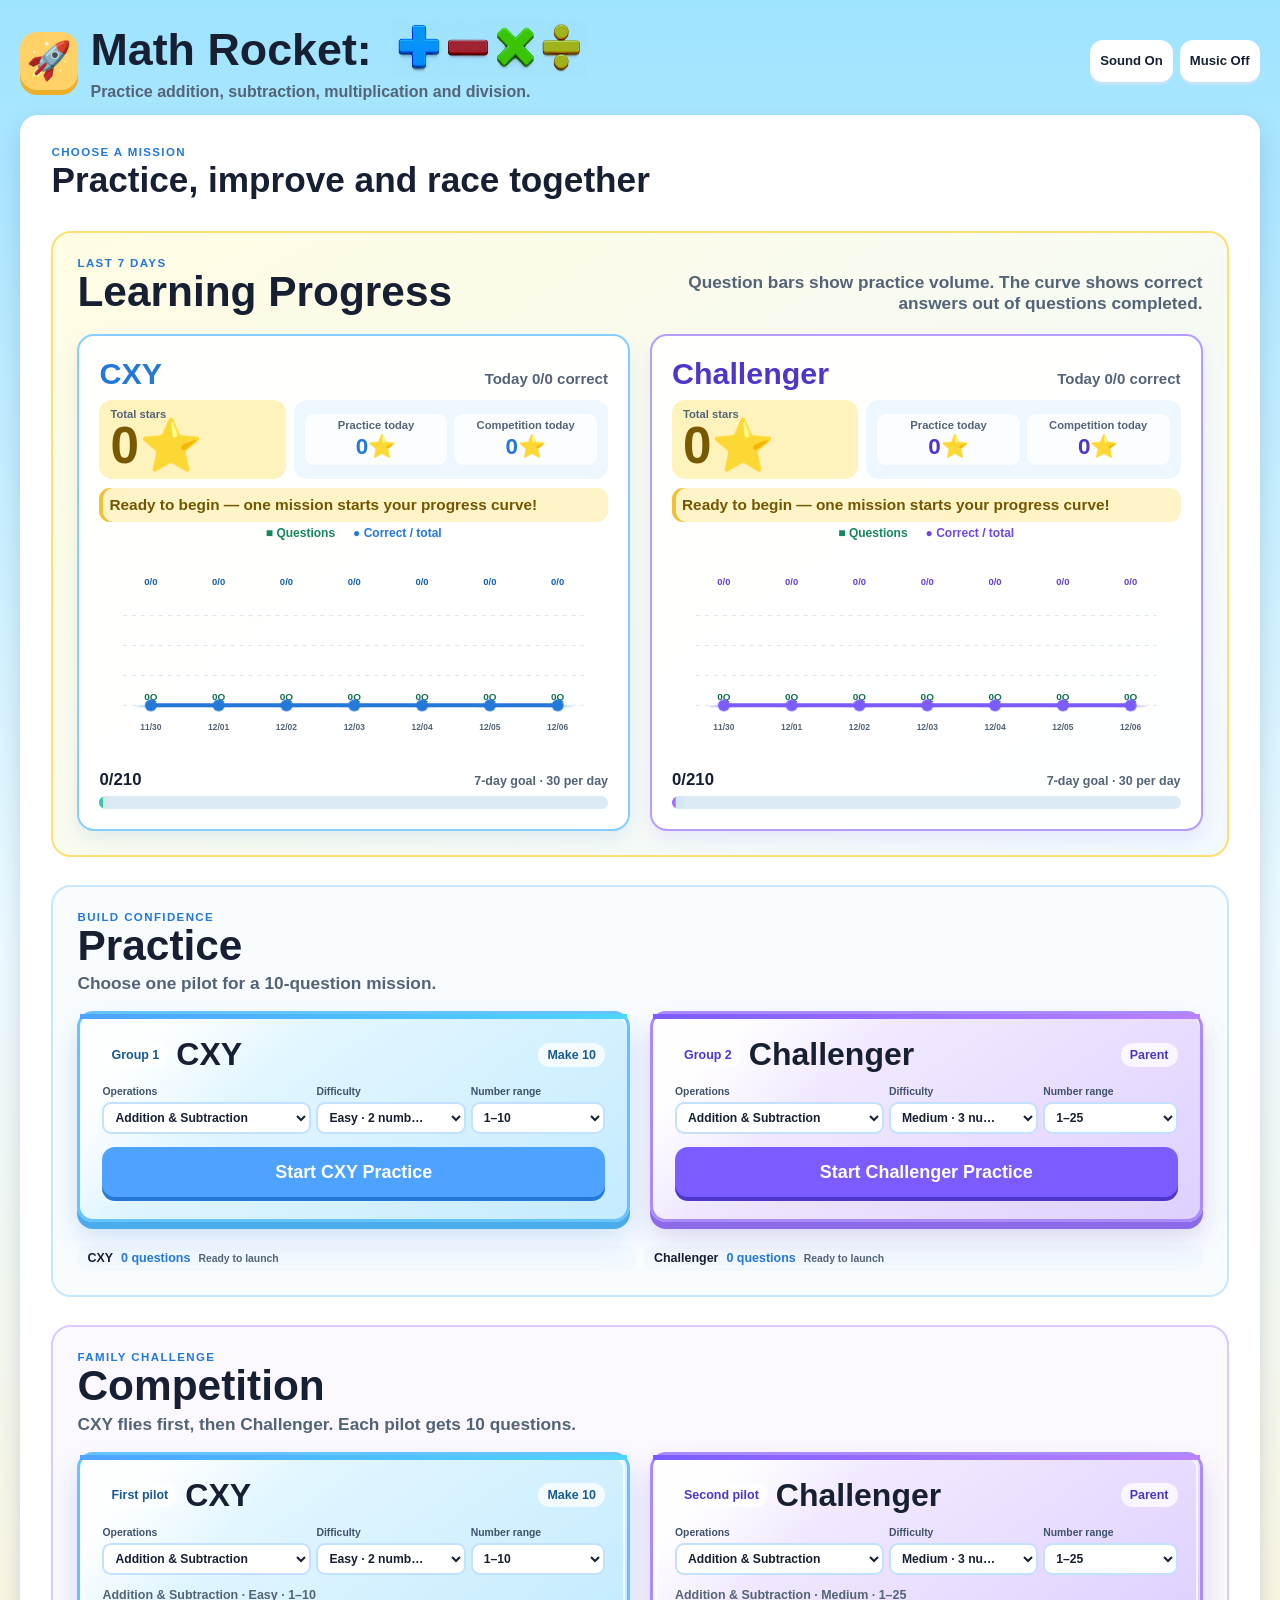
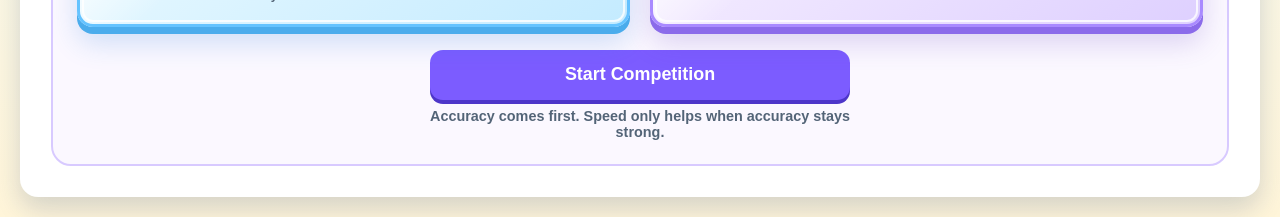
==== commit 4e999744: "Add seven-day progress and competition scoring" ====
--- a/index.html
+++ b/index.html
@@ -48,10 +48,10 @@
       <section id="progress-dashboard" class="progress-dashboard" aria-labelledby="progress-dashboard-title">
         <div class="section-heading progress-heading">
           <div>
-            <p class="eyebrow">Last 3 days</p>
+            <p class="eyebrow">Last 7 days</p>
             <h2 id="progress-dashboard-title">Learning Progress</h2>
           </div>
-          <p>Question bars show practice volume. The curve shows accuracy.</p>
+          <p>Question bars show practice volume. The curve shows correct answers out of questions completed.</p>
         </div>
         <div id="progress-cards" class="progress-cards" aria-live="polite"></div>
       </section>
--- a/css/responsive.css
+++ b/css/responsive.css
@@ -1896,3 +1896,312 @@
     min-height: 36px;
   }
 }
+
+/* Seven-day progress, star summaries, scoring details, and tighter selectors */
+.progress-card {
+  position: relative;
+}
+
+.star-overview {
+  display: grid;
+  grid-template-columns: minmax(145px, 0.8fr) minmax(0, 1.35fr);
+  gap: 8px;
+  margin-top: 9px;
+}
+
+.total-stars-summary,
+.today-stars-summary {
+  position: relative;
+  display: grid;
+  align-content: center;
+  min-height: 66px;
+  padding: 8px 11px;
+  border-radius: 13px;
+  background: #fff3bd;
+}
+
+.total-stars-summary > span,
+.today-stars-summary > span {
+  color: var(--muted);
+  font-size: 0.7rem;
+  font-weight: 900;
+}
+
+.total-stars-summary > strong {
+  color: #785800;
+  font-size: clamp(2rem, 4vw, 3.25rem);
+  line-height: 1;
+}
+
+.today-stars-summary {
+  grid-template-columns: repeat(2, minmax(0, 1fr));
+  gap: 7px;
+  background: #edf7ff;
+}
+
+.today-stars-summary > span {
+  display: grid;
+  gap: 2px;
+  padding: 5px 7px;
+  border-radius: 9px;
+  background: rgba(255, 255, 255, 0.82);
+  text-align: center;
+}
+
+.today-stars-summary strong {
+  color: var(--blue-dark);
+  font-size: clamp(1rem, 2vw, 1.4rem);
+}
+
+.challenger-progress .today-stars-summary strong {
+  color: var(--purple-dark);
+}
+
+.leader-trophy {
+  position: absolute;
+  top: -14px;
+  right: -9px;
+  display: grid;
+  width: clamp(42px, 5vw, 62px);
+  height: clamp(42px, 5vw, 62px);
+  place-items: center;
+  border: 3px solid #ffd24e;
+  border-radius: 50%;
+  background: #fff9d7;
+  box-shadow: 0 6px 0 #e8aa22, 0 10px 18px rgba(232, 170, 34, 0.28);
+  font-size: clamp(1.8rem, 3.6vw, 2.8rem);
+  line-height: 1;
+  animation: big-celebration-pop 750ms ease-out both;
+}
+
+.star-leader {
+  border-color: #f0c232;
+  box-shadow: 0 0 0 3px rgba(255, 211, 86, 0.24), 0 10px 22px rgba(232, 170, 34, 0.18);
+}
+
+.progress-chart {
+  height: clamp(170px, 19vw, 225px);
+}
+
+.chart-date {
+  font-size: 8.5px;
+}
+
+.bar-value {
+  fill: #13714e;
+  paint-order: stroke;
+  stroke: rgba(255, 255, 255, 0.96);
+  stroke-width: 3px;
+}
+
+.accuracy-value {
+  fill: #155fae;
+  font-size: 9.5px;
+  paint-order: stroke;
+  stroke: #ffffff;
+  stroke-width: 3px;
+}
+
+.challenger-progress .accuracy-value {
+  fill: #6740cf;
+}
+
+.mission-options {
+  gap: 5px;
+}
+
+.mission-options label {
+  grid-template-rows: auto 32px;
+  min-height: 48px;
+  font-size: 0.65rem;
+}
+
+.mission-options select {
+  height: 32px;
+  min-height: 32px;
+  padding: 3px 24px 3px 7px;
+  border-radius: 9px;
+  font-size: clamp(0.68rem, 0.95vw, 0.8rem);
+}
+
+.mission-options label.select-expanded select {
+  top: 17px;
+  height: 42px;
+  min-height: 42px;
+  font-size: 0.9rem;
+}
+
+.competition-detail-card {
+  position: relative;
+  padding: clamp(10px, 1.4vw, 16px);
+  overflow: visible;
+}
+
+body.is-result .result-panel {
+  overflow-x: hidden;
+  overflow-y: auto;
+  overscroll-behavior: contain;
+}
+
+.competition-card-heading {
+  display: flex;
+  align-items: center;
+  justify-content: space-between;
+  gap: 8px;
+  padding-right: clamp(48px, 6vw, 78px);
+}
+
+.competition-card-heading h3 {
+  font-size: clamp(1.2rem, 2vw, 1.65rem);
+}
+
+.competition-total-stars {
+  color: #7b5900;
+  font-size: clamp(1.8rem, 3.5vw, 2.8rem);
+  line-height: 1;
+}
+
+.competition-big-trophy {
+  position: absolute;
+  top: -17px;
+  right: -8px;
+  display: grid;
+  width: clamp(58px, 7vw, 88px);
+  height: clamp(58px, 7vw, 88px);
+  place-items: center;
+  border: 4px solid #ffd34e;
+  border-radius: 50%;
+  background: radial-gradient(circle, #fffce7, #ffd34e);
+  box-shadow: 0 7px 0 #dfa31d, 0 13px 25px rgba(223, 163, 29, 0.3);
+  font-size: clamp(2.6rem, 5vw, 4.2rem);
+  line-height: 1;
+  animation: big-celebration-pop 850ms ease-out both;
+}
+
+.competition-star-details {
+  display: grid;
+  grid-template-columns: minmax(0, 1fr) auto;
+  gap: 4px 12px;
+  margin: 10px 0 0;
+  padding: 8px 9px;
+  border-radius: 10px;
+  background: rgba(255, 255, 255, 0.74);
+}
+
+.competition-star-details dt,
+.competition-star-details dd {
+  margin: 0;
+  color: var(--muted);
+  font-size: clamp(0.68rem, 1.05vw, 0.82rem);
+  font-weight: 900;
+}
+
+.competition-star-details dd {
+  color: #785800;
+  text-align: right;
+}
+
+@media (max-width: 720px) {
+  .star-overview {
+    grid-template-columns: minmax(115px, 0.7fr) minmax(0, 1.3fr);
+    gap: 6px;
+  }
+
+  .total-stars-summary,
+  .today-stars-summary {
+    min-height: 58px;
+    padding: 6px 7px;
+  }
+
+  .total-stars-summary > strong {
+    font-size: 1.9rem;
+  }
+
+  .today-stars-summary > span {
+    padding: 3px;
+    font-size: 0.58rem;
+  }
+
+  .today-stars-summary strong {
+    font-size: 0.92rem;
+  }
+
+  .leader-trophy {
+    top: -10px;
+    right: -6px;
+    width: 42px;
+    height: 42px;
+    border-width: 2px;
+    font-size: 1.8rem;
+  }
+
+  .progress-chart {
+    height: 165px;
+  }
+
+  .mission-options label {
+    grid-template-rows: auto 30px;
+    min-height: 45px;
+    font-size: 0.52rem;
+  }
+
+  .mission-options select {
+    height: 30px;
+    min-height: 30px;
+    padding: 2px 20px 2px 5px;
+    font-size: 0.61rem;
+  }
+
+  .mission-options label.select-expanded select {
+    top: 16px;
+    height: 40px;
+    min-height: 40px;
+    font-size: 0.86rem;
+  }
+
+  .competition-result {
+    gap: 7px;
+  }
+
+  .competition-detail-card {
+    padding: 8px;
+  }
+
+  .competition-card-heading {
+    padding-right: 44px;
+  }
+
+  .competition-big-trophy {
+    top: -10px;
+    width: 52px;
+    height: 52px;
+    border-width: 3px;
+    font-size: 2.35rem;
+  }
+
+  .competition-star-details {
+    gap: 3px 7px;
+    margin-top: 7px;
+    padding: 6px;
+  }
+
+  .competition-star-details dt,
+  .competition-star-details dd {
+    font-size: 0.6rem;
+  }
+}
+
+@media (max-width: 430px) {
+  .progress-card-heading {
+    display: flex;
+  }
+
+  .progress-card-heading p {
+    margin-top: 0;
+    text-align: right;
+  }
+
+  .competition-result {
+    grid-template-columns: 1fr;
+  }
+}
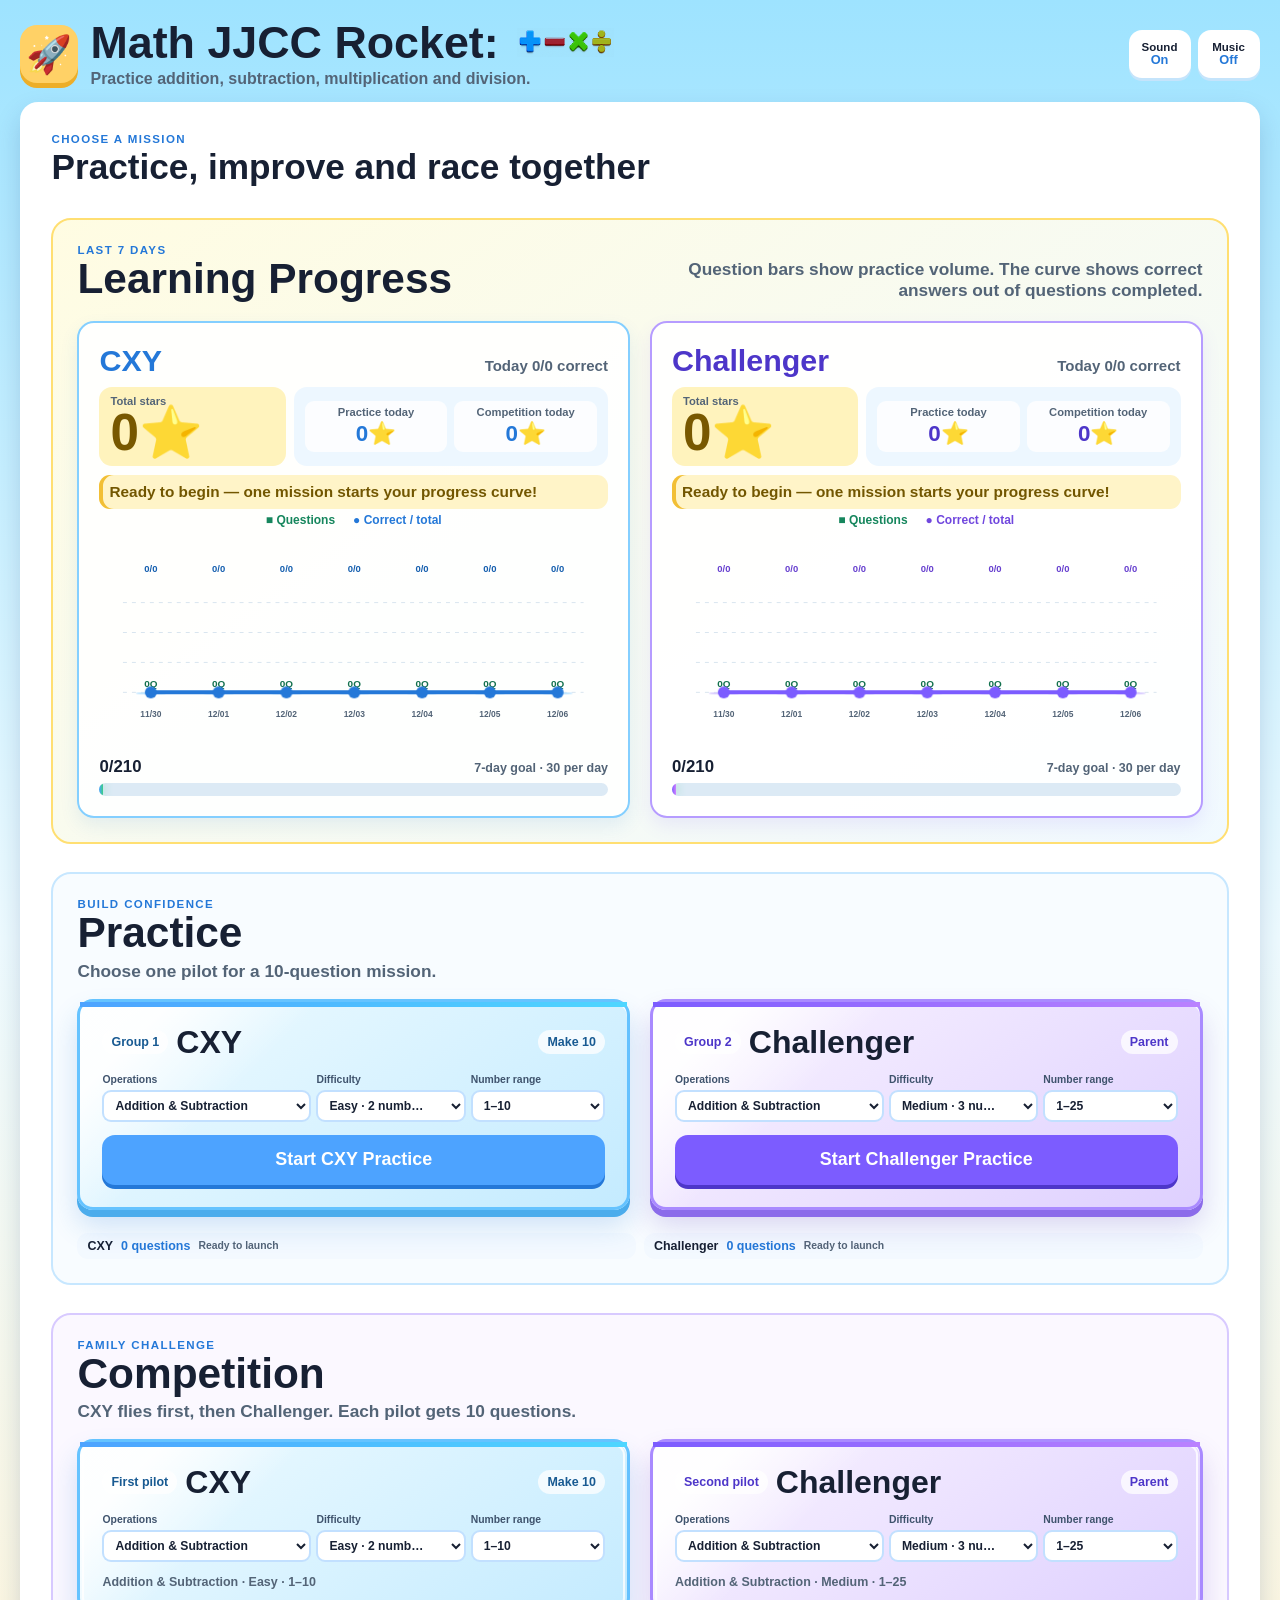
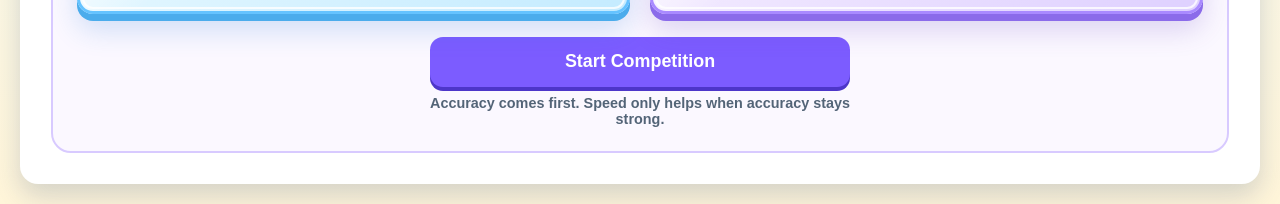
==== commit 8a4afa15: "Add shared progress and safe mission exits" ====
--- a/index.html
+++ b/index.html
@@ -7,12 +7,12 @@
   <meta name="theme-color" content="#4da3ff">
   <meta name="color-scheme" content="light">
   <meta name="apple-mobile-web-app-capable" content="yes">
-  <meta name="apple-mobile-web-app-title" content="Math Rocket">
+  <meta name="apple-mobile-web-app-title" content="Math JJCC Rocket">
   <meta name="apple-mobile-web-app-status-bar-style" content="default">
   <meta name="mobile-web-app-capable" content="yes">
   <meta name="format-detection" content="telephone=no">
 
-  <title>Math Rocket</title>
+  <title>Math JJCC Rocket</title>
   <link rel="manifest" href="./manifest.json">
   <link rel="apple-touch-icon" href="./assets/icons/apple-touch-icon.png">
   <link rel="icon" type="image/png" sizes="32x32" href="./assets/icons/favicon.png">
@@ -26,14 +26,14 @@
       <div class="rocket-badge" aria-hidden="true">🚀</div>
       <div class="hero-copy">
         <h1>
-          <span>Math Rocket:</span>
+          <span>Math JJCC Rocket:</span>
           <img class="operator-title-image" src="./assets/images/math-operators.png" alt="plus, minus, multiply and divide">
         </h1>
         <p>Practice addition, subtraction, multiplication and division.</p>
       </div>
       <div class="hero-controls" aria-label="Sound controls">
-        <button id="sound-toggle" class="icon-toggle" type="button" aria-pressed="true">Sound On</button>
-        <button id="music-toggle" class="icon-toggle" type="button" aria-pressed="false">Music Off</button>
+        <button id="sound-toggle" class="icon-toggle" type="button" aria-pressed="true"><span>Sound</span><strong>On</strong></button>
+        <button id="music-toggle" class="icon-toggle" type="button" aria-pressed="false"><span>Music</span><strong>Off</strong></button>
       </div>
     </header>
 
@@ -235,7 +235,7 @@
           <button id="go-back-button" class="play-nav-button" type="button" aria-label="Go back to mission choices">
             <span aria-hidden="true">←</span> Back
           </button>
-          <button id="go-home-button" class="play-nav-button" type="button" aria-label="Go to Math Rocket homepage">
+          <button id="go-home-button" class="play-nav-button" type="button" aria-label="Go to Math JJCC Rocket homepage">
             <span aria-hidden="true">⌂</span> Home
           </button>
         </nav>
@@ -352,11 +352,24 @@
 
       <div class="result-actions">
         <button id="competition-next-button" class="hidden" type="button">Start Challenger turn</button>
-        <button id="play-again-button" type="button">Back to missions</button>
-        <button id="result-home-button" class="result-home-button" type="button">⌂ Homepage</button>
+        <button id="play-again-button" type="button">Back to Mission</button>
+        <button id="result-home-button" class="result-home-button" type="button">⌂ Home</button>
       </div>
     </section>
   </main>
+
+  <dialog id="race-exit-dialog" class="race-exit-dialog" aria-labelledby="race-exit-title">
+    <div class="race-exit-content">
+      <div class="race-exit-icon" aria-hidden="true">🚦</div>
+      <h2 id="race-exit-title">Leave this race?</h2>
+      <p id="race-exit-status" class="race-exit-status"></p>
+      <p id="race-exit-message" class="race-exit-message"></p>
+      <div class="race-exit-actions">
+        <button id="continue-race-button" type="button">Continue Race</button>
+        <button id="exit-race-button" class="exit-race-button" type="button">Exit Race</button>
+      </div>
+    </div>
+  </dialog>
 
   <script src="./js/utils.js"></script>
   <script src="./js/storage.js"></script>
--- a/css/responsive.css
+++ b/css/responsive.css
@@ -2205,3 +2205,118 @@
     grid-template-columns: 1fr;
   }
 }
+
+/* Shared-progress release: compact branding controls and race-exit confirmation */
+.operator-title-image {
+  width: clamp(60px, 8vw, 110px);
+  height: clamp(19px, 2.25vw, 29px);
+}
+
+.icon-toggle {
+  display: grid;
+  min-width: 62px;
+  min-height: 48px;
+  align-content: center;
+  gap: 1px;
+  line-height: 1;
+  text-align: center;
+}
+
+.icon-toggle span {
+  font-size: 0.72rem;
+}
+
+.icon-toggle strong {
+  color: var(--blue-dark);
+  font-size: 0.8rem;
+}
+
+.race-exit-dialog {
+  width: min(92vw, 520px);
+  padding: 0;
+  overflow: visible;
+  border: 0;
+  border-radius: 24px;
+  color: var(--ink);
+  background: transparent;
+}
+
+.race-exit-dialog::backdrop {
+  background: rgba(13, 31, 63, 0.58);
+  backdrop-filter: blur(4px);
+}
+
+.race-exit-content {
+  padding: clamp(20px, 5vw, 34px);
+  border: 4px solid #ffd461;
+  border-radius: 24px;
+  background: linear-gradient(155deg, #fffdf2, #edf7ff);
+  box-shadow: 0 12px 0 #d89f25, 0 24px 60px rgba(13, 31, 63, 0.34);
+  text-align: center;
+}
+
+.race-exit-icon {
+  margin-bottom: 5px;
+  font-size: clamp(3rem, 10vw, 5rem);
+}
+
+.race-exit-content h2 {
+  margin: 0;
+  font-size: clamp(1.65rem, 5vw, 2.35rem);
+}
+
+.race-exit-status {
+  margin: 13px 0 8px;
+  padding: 11px;
+  border-radius: 13px;
+  color: #174b78;
+  background: #e2f3ff;
+  font-size: clamp(1rem, 3vw, 1.2rem);
+  font-weight: 900;
+}
+
+.race-exit-message {
+  margin: 8px 0 18px;
+  color: #704600;
+  font-weight: 800;
+}
+
+.race-exit-actions {
+  display: grid;
+  grid-template-columns: repeat(2, minmax(0, 1fr));
+  gap: 10px;
+}
+
+.race-exit-actions button {
+  min-height: 54px;
+}
+
+.exit-race-button {
+  color: #7a2330;
+  background: #ffe1e5;
+  box-shadow: 0 5px 0 #dc8792;
+}
+
+@media (max-width: 720px) {
+  .operator-title-image {
+    width: clamp(38px, 12vw, 52px);
+    height: 16px;
+  }
+
+  .icon-toggle {
+    min-width: 54px;
+    min-height: 43px;
+    padding: 5px 7px;
+  }
+}
+
+@media (max-width: 390px) {
+  .operator-title-image {
+    width: 36px;
+    height: 14px;
+  }
+
+  .race-exit-actions {
+    grid-template-columns: 1fr;
+  }
+}
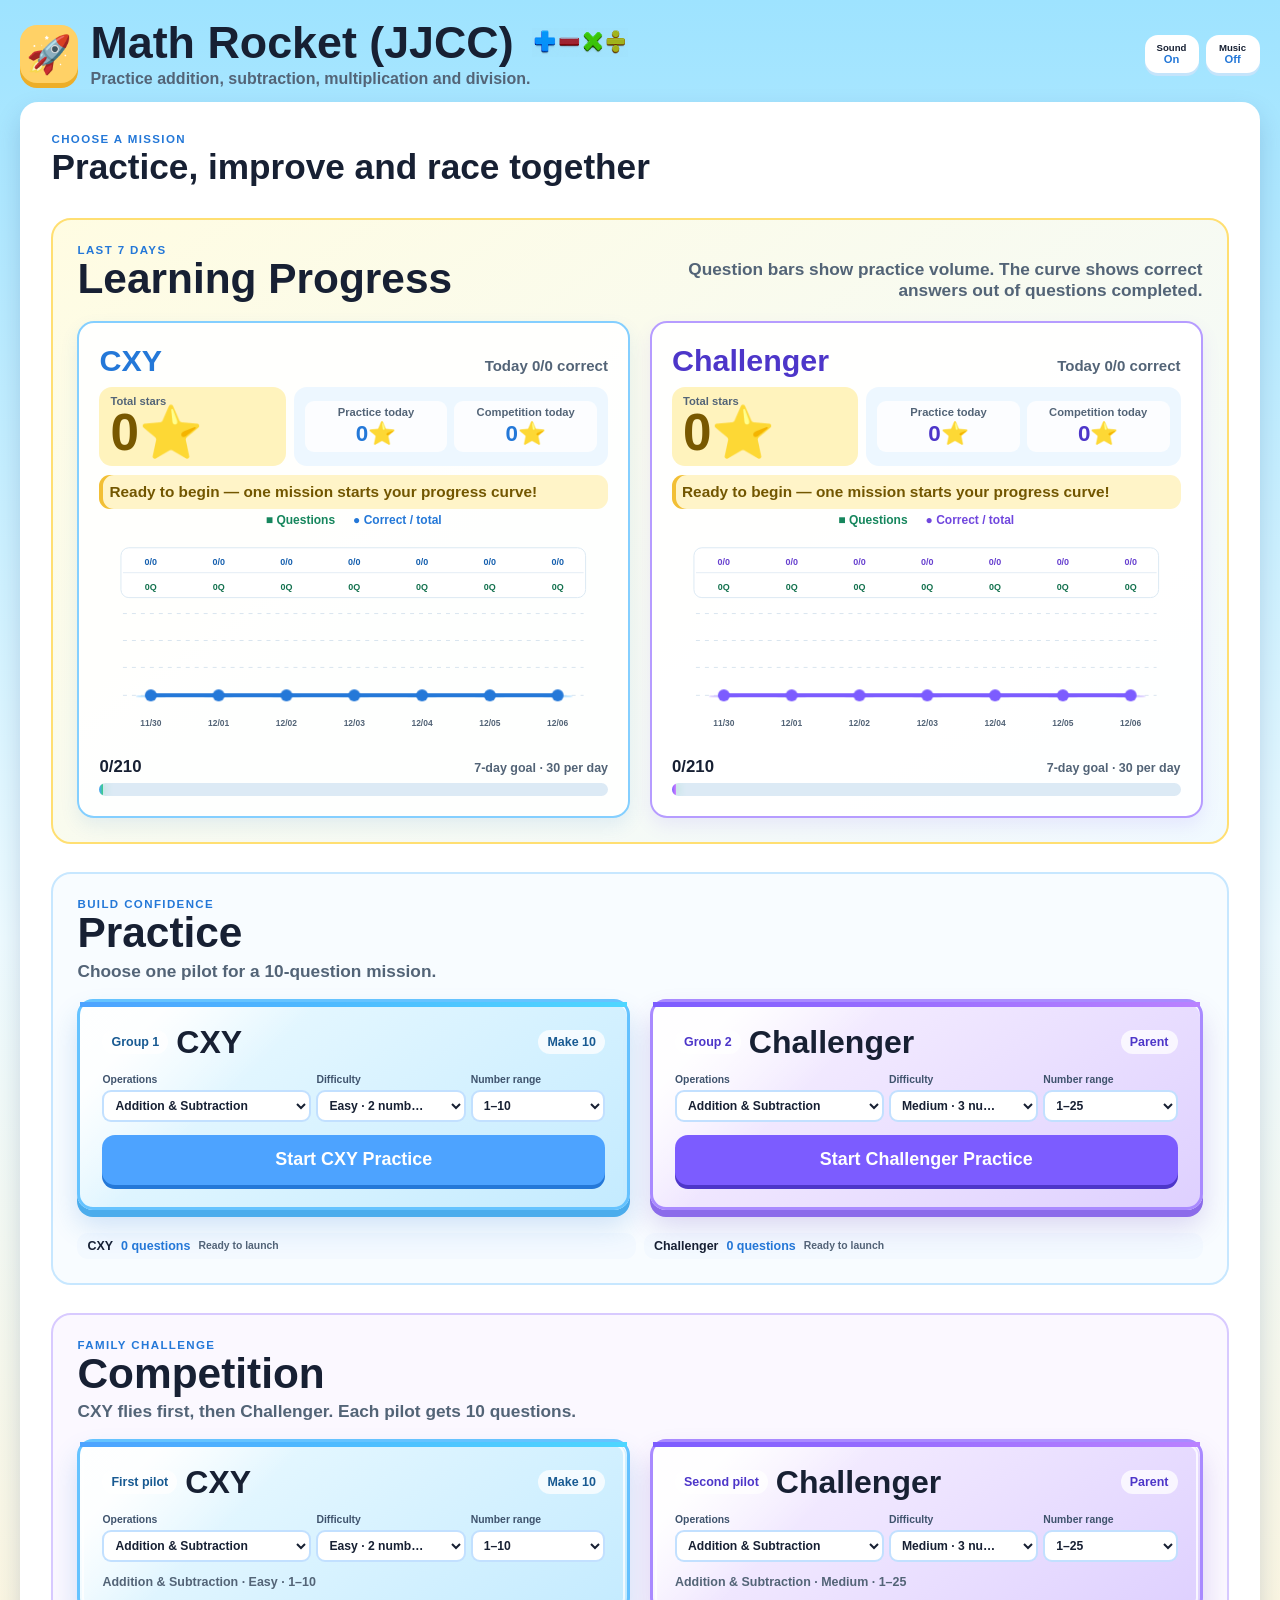
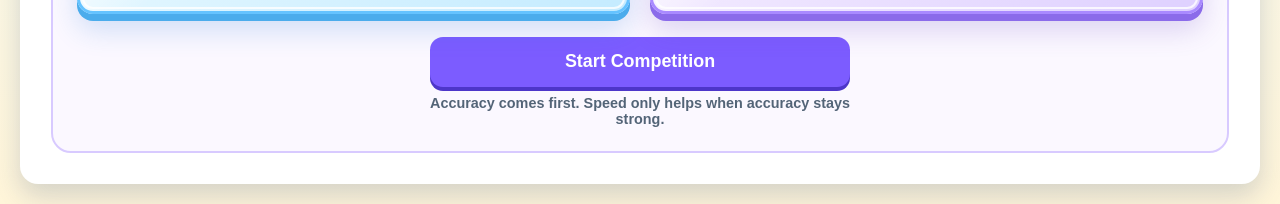
==== commit 1b5bb8f7: "Fix mobile header charts and progress sync" ====
--- a/index.html
+++ b/index.html
@@ -7,12 +7,12 @@
   <meta name="theme-color" content="#4da3ff">
   <meta name="color-scheme" content="light">
   <meta name="apple-mobile-web-app-capable" content="yes">
-  <meta name="apple-mobile-web-app-title" content="Math JJCC Rocket">
+  <meta name="apple-mobile-web-app-title" content="Math Rocket (JJCC)">
   <meta name="apple-mobile-web-app-status-bar-style" content="default">
   <meta name="mobile-web-app-capable" content="yes">
   <meta name="format-detection" content="telephone=no">
 
-  <title>Math JJCC Rocket</title>
+  <title>Math Rocket (JJCC)</title>
   <link rel="manifest" href="./manifest.json">
   <link rel="apple-touch-icon" href="./assets/icons/apple-touch-icon.png">
   <link rel="icon" type="image/png" sizes="32x32" href="./assets/icons/favicon.png">
@@ -26,7 +26,7 @@
       <div class="rocket-badge" aria-hidden="true">🚀</div>
       <div class="hero-copy">
         <h1>
-          <span>Math JJCC Rocket:</span>
+          <span>Math Rocket (JJCC)</span>
           <img class="operator-title-image" src="./assets/images/math-operators.png" alt="plus, minus, multiply and divide">
         </h1>
         <p>Practice addition, subtraction, multiplication and division.</p>
@@ -235,7 +235,7 @@
           <button id="go-back-button" class="play-nav-button" type="button" aria-label="Go back to mission choices">
             <span aria-hidden="true">←</span> Back
           </button>
-          <button id="go-home-button" class="play-nav-button" type="button" aria-label="Go to Math JJCC Rocket homepage">
+          <button id="go-home-button" class="play-nav-button" type="button" aria-label="Go to Math Rocket (JJCC) homepage">
             <span aria-hidden="true">⌂</span> Home
           </button>
         </nav>
--- a/css/responsive.css
+++ b/css/responsive.css
@@ -2214,21 +2214,42 @@
 
 .icon-toggle {
   display: grid;
-  min-width: 62px;
-  min-height: 48px;
+  min-width: 54px;
+  min-height: 38px;
   align-content: center;
   gap: 1px;
+  padding: 4px 6px;
   line-height: 1;
   text-align: center;
 }
 
 .icon-toggle span {
-  font-size: 0.72rem;
+  font-size: 0.6rem;
 }
 
 .icon-toggle strong {
   color: var(--blue-dark);
-  font-size: 0.8rem;
+  font-size: 0.7rem;
+}
+
+.chart-value-band {
+  fill: rgba(255, 255, 255, 0.92);
+  stroke: #dce9f3;
+  stroke-width: 1;
+}
+
+.chart-value-divider {
+  stroke: #e4edf5;
+  stroke-width: 1;
+}
+
+.bar-value,
+.accuracy-value {
+  font-size: 9px;
+}
+
+.chart-value-compact {
+  font-size: 7.25px;
 }
 
 .race-exit-dialog {
@@ -2298,15 +2319,50 @@
 }
 
 @media (max-width: 720px) {
+  .hero {
+    gap: 5px;
+  }
+
+  .hero-copy,
+  .hero h1 {
+    overflow: hidden;
+  }
+
+  .hero h1 {
+    gap: 4px;
+    font-size: clamp(0.92rem, 4vw, 1.2rem);
+  }
+
+  .hero h1 > span {
+    min-width: 0;
+    flex: 1 1 auto;
+    white-space: nowrap;
+  }
+
   .operator-title-image {
     width: clamp(38px, 12vw, 52px);
     height: 16px;
+    flex: 0 0 auto;
+  }
+
+  .hero-controls {
+    gap: 2px;
   }
 
   .icon-toggle {
-    min-width: 54px;
-    min-height: 43px;
-    padding: 5px 7px;
+    min-width: 40px;
+    min-height: 28px;
+    padding: 2px 4px;
+    border-radius: 7px;
+    box-shadow: 0 2px 0 #c5e4fb;
+  }
+
+  .icon-toggle span {
+    font-size: 0.45rem;
+  }
+
+  .icon-toggle strong {
+    font-size: 0.52rem;
   }
 }
 
@@ -2320,3 +2376,13 @@
     grid-template-columns: 1fr;
   }
 }
+
+@media (max-width: 350px) {
+  .hero {
+    grid-template-columns: minmax(0, 1fr) auto;
+  }
+
+  .rocket-badge {
+    display: none;
+  }
+}
